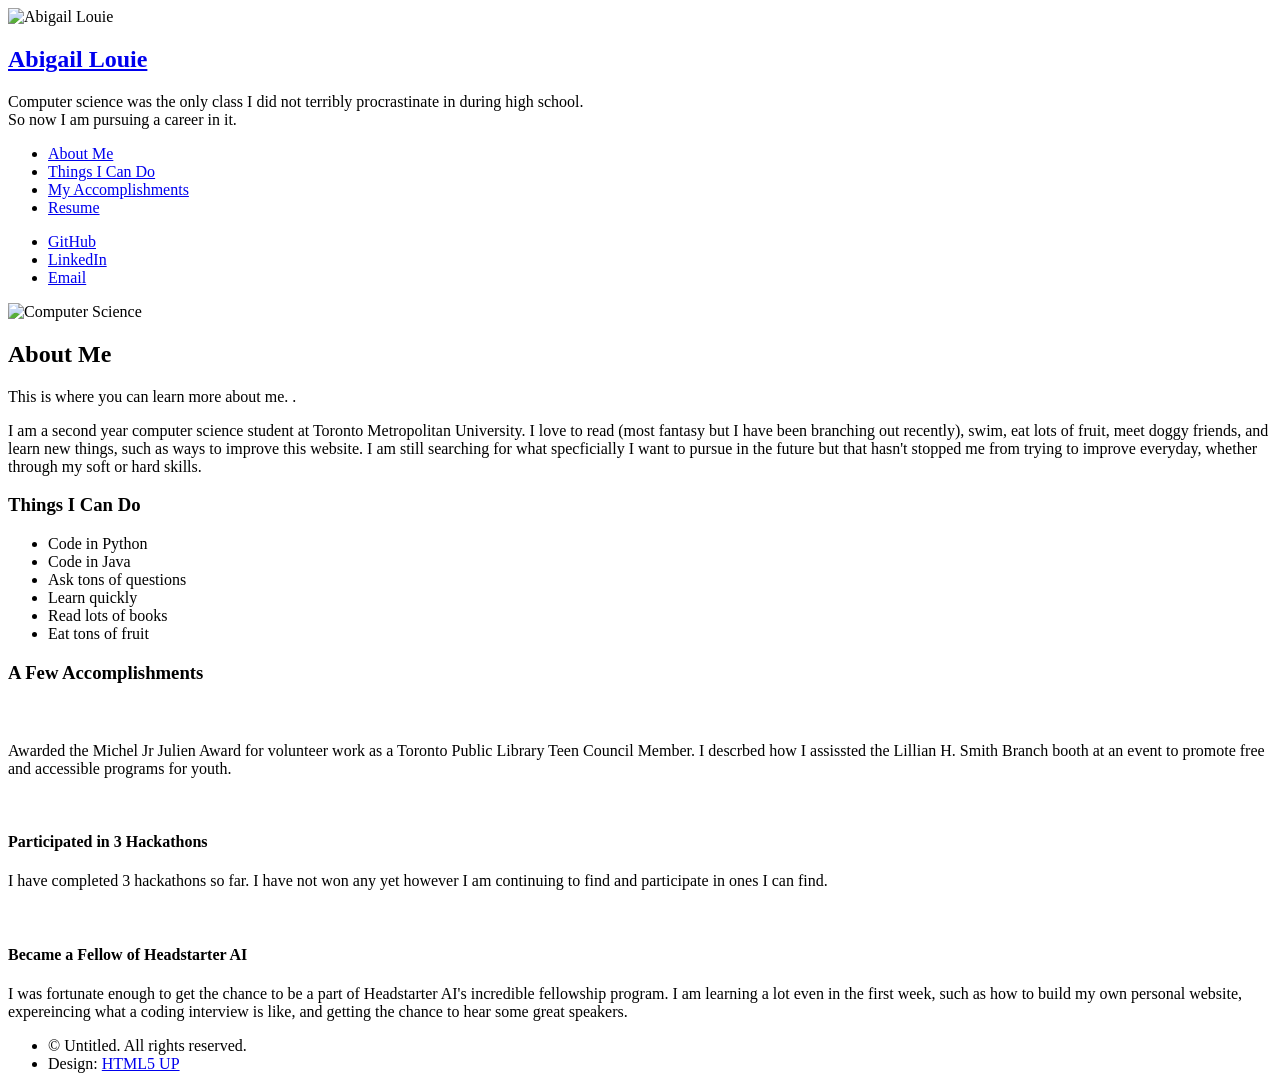
==== index.html @ d164d38a "Add files via upload" ====
<!DOCTYPE HTML>
<!--
	Read Only by HTML5 UP
	html5up.net | @ajlkn
	Free for personal and commercial use under the CCA 3.0 license (html5up.net/license)
-->
<html>
	<head>
		<title>Abigail Louie | Personal Website</title>
		<meta charset="utf-8" />
		<meta name="viewport" content="width=device-width, initial-scale=1, user-scalable=no" />
		<link rel="stylesheet" href="assets/css/main.css" />
	</head>
	<body class="is-preload">

		<!-- Header -->
			<section id="header">
				<header>
					<span class="image avatar"><img src="images/avatar.jpg" alt="Abigail Louie" /></span>
					<h1 id="logo"><a href="#">Abigail Louie</a></h1>
					<p>Computer science was the only class I did not terribly procrastinate in during high school.<br />
					So now I am pursuing a career in it.</p>
				</header>
				<nav id="nav">
					<ul>
						<li><a href="#one" class="active">About Me</a></li>
						<li><a href="#two">Things I Can Do</a></li>
						<li><a href="#three">My Accomplishments</a></li>
						<li><a href="https://www.canva.com/design/DAGLK3_Ebuk/tH5CW6WEt6pLnz5u1HbDyg/view?utm_content=DAGLK3_Ebuk&utm_campaign=designshare&utm_medium=link&utm_source=editor" target="_blank" rel="noopener noreferrer">Resume</a></li>
					</ul>
				</nav>
				<footer>
					<ul class="icons">
						<li><a href="https://github.com/CODEdragALon" class="icon brands fa-github" target="_blank" rel="noopener noreferrer"><span class="label">GitHub</span></a></li>
						<li><a href="https://www.linkedin.com/in/abigail-louie-97104129a/" class="icon brands fa-linkedin" target="_blank" rel="noopener noreferrer"><span class="label">LinkedIn</span></a></li>
						<li><a href="mailto:abigail.louie@torontomu.ca" class="icon solid fa-envelope"><span class="label">Email</span></a></li>
					</ul>
				</footer>
			</section>

		<!-- Wrapper -->
			<div id="wrapper">

				<!-- Main -->
					<div id="main">

						<!-- One -->
							<section id="one">
								<div class="image main" data-position="center">
									<img src="images/banner.jpg" alt="Computer Science" />
								</div>
								<div class="container">
									<header class="major">
										<h2>About Me</h2>
										<p>This is where you can learn more about me. 
											<a href="http://html5up.net"></a>.</p>
									</header>
									<p>I am a second year computer science student at Toronto Metropolitan University. 
										I love to read (most fantasy but I have been branching out recently), swim, eat lots of fruit, meet doggy friends, and learn new things, such as ways to improve this website.
										I am still searching for what specficially I want to pursue in the future but that hasn't stopped me from trying to improve everyday, whether through my soft or hard skills.</p>
									</div>
							</section>

						<!-- Two -->
							<section id="two">
								<div class="container">
									<h3>Things I Can Do</h3>
									<ul class="feature-icons">
										<li class="icon solid fa-file-code">Code in Python</li>
										<li class="icon solid fa-laptop-code">Code in Java</li>
										<li class="icon solid fa-question">Ask tons of questions</li>
										<li class="icon solid fa-bolt">Learn quickly</li>
										<li class="icon solid fa-book">Read lots of books</li>
										<li class="icon solid fa-lemon">Eat tons of fruit</li>
									</ul>
								</div>
							</section>

						<!-- Three -->
							<section id="three">
								<div class="container">
									<h3>A Few Accomplishments</h3>
									<div class="features">
										<article>
											<a href="#" class="image"><img src="images/pic01.jpg" alt="" /></a>
											<div class="inner">
												<h4></h4>
												<p>Awarded the Michel Jr Julien Award for volunteer work as a Toronto Public Library Teen Council Member. I descrbed how I assissted the Lillian H. Smith Branch booth at an event to promote free and accessible programs for youth.</p>
											</div>
										</article>
										<article>
											<a href="#" class="image"><img src="images/pic02.jpg" alt="" /></a>
											<div class="inner">
												<h4>Participated in 3 Hackathons</h4>
												<p>I have completed 3 hackathons so far. I have not won any yet however I am continuing to find and participate in ones I can find.</p>
											</div>
										</article>
										<article>
											<a href="#" class="image"><img src="images/pic03.jpg" alt="" /></a>
											<div class="inner">
												<h4>Became a Fellow of Headstarter AI</h4>
												<p>I was fortunate enough to get the chance to be a part of Headstarter AI's incredible fellowship program. 
													I am learning a lot even in the first week, such as how to build my own personal website, expereincing what a coding interview is like, and getting the chance to hear some great speakers.</p>
											</div>
										</article>
									</div>
								</div>
							</section>

						<!-- Four -->
						<!--
							<section id="four">
								<div class="container">
									<h3>Contact Me</h3>
									<form method="post" action="#">
										<div class="row gtr-uniform">
											<div class="col-6 col-12-xsmall"><input type="text" name="name" id="name" placeholder="Name" /></div>
											<div class="col-6 col-12-xsmall"><input type="email" name="email" id="email" placeholder="Email" /></div>
											<div class="col-12"><input type="text" name="subject" id="subject" placeholder="Subject" /></div>
											<div class="col-12"><textarea name="message" id="message" placeholder="Message" rows="6"></textarea></div>
											<div class="col-12">
												<ul class="actions">
													<li><input type="submit" class="primary" value="Send Message" /></li>
													<li><input type="reset" value="Reset Form" /></li>
												</ul>
											</div>
										</div>
									</form>
								</div>
							</section>
						-->
						<!-- Five -->
						<!--
							<section id="five">
								<div class="container">
									<h3>Elements</h3>

									<section>
										<h4>Text</h4>
										<p>This is <b>bold</b> and this is <strong>strong</strong>. This is <i>italic</i> and this is <em>emphasized</em>.
										This is <sup>superscript</sup> text and this is <sub>subscript</sub> text.
										This is <u>underlined</u> and this is code: <code>for (;;) { ... }</code>. Finally, <a href="#">this is a link</a>.</p>
										<hr />
										<header>
											<h4>Heading with a Subtitle</h4>
											<p>Lorem ipsum dolor sit amet nullam id egestas urna aliquam</p>
										</header>
										<p>Nunc lacinia ante nunc ac lobortis. Interdum adipiscing gravida odio porttitor sem non mi integer non faucibus ornare mi ut ante amet placerat aliquet. Volutpat eu sed ante lacinia sapien lorem accumsan varius montes viverra nibh in adipiscing blandit tempus accumsan.</p>
										<header>
											<h5>Heading with a Subtitle</h5>
											<p>Lorem ipsum dolor sit amet nullam id egestas urna aliquam</p>
										</header>
										<p>Nunc lacinia ante nunc ac lobortis. Interdum adipiscing gravida odio porttitor sem non mi integer non faucibus ornare mi ut ante amet placerat aliquet. Volutpat eu sed ante lacinia sapien lorem accumsan varius montes viverra nibh in adipiscing blandit tempus accumsan.</p>
										<hr />
										<h2>Heading Level 2</h2>
										<h3>Heading Level 3</h3>
										<h4>Heading Level 4</h4>
										<h5>Heading Level 5</h5>
										<h6>Heading Level 6</h6>
										<hr />
										<h5>Blockquote</h5>
										<blockquote>Fringilla nisl. Donec accumsan interdum nisi, quis tincidunt felis sagittis eget tempus euismod. Vestibulum ante ipsum primis in faucibus vestibulum. Blandit adipiscing eu felis iaculis volutpat ac adipiscing accumsan faucibus. Vestibulum ante ipsum primis in faucibus lorem ipsum dolor sit amet nullam adipiscing eu felis.</blockquote>
										<h5>Preformatted</h5>
										<pre><code>i = 0;

while (!deck.isInOrder()) {
    print 'Iteration ' + i;
    deck.shuffle();
    i++;
}

print 'It took ' + i + ' iterations to sort the deck.';</code></pre>
									</section>

									<section>
										<h4>Lists</h4>
										<div class="row">
											<div class="col-6 col-12-xsmall">
												<h5>Unordered</h5>
												<ul>
													<li>Dolor pulvinar etiam magna etiam.</li>
													<li>Sagittis adipiscing lorem eleifend.</li>
													<li>Felis enim feugiat dolore viverra.</li>
												</ul>
												<h5>Alternate</h5>
												<ul class="alt">
													<li>Dolor pulvinar etiam magna etiam.</li>
													<li>Sagittis adipiscing lorem eleifend.</li>
													<li>Felis enim feugiat dolore viverra.</li>
												</ul>
											</div>
											<div class="col-6 col-12-xsmall">
												<h5>Ordered</h5>
												<ol>
													<li>Dolor pulvinar etiam magna etiam.</li>
													<li>Etiam vel felis at lorem sed viverra.</li>
													<li>Felis enim feugiat dolore viverra.</li>
													<li>Dolor pulvinar etiam magna etiam.</li>
													<li>Etiam vel felis at lorem sed viverra.</li>
													<li>Felis enim feugiat dolore viverra.</li>
												</ol>
												<h5>Icons</h5>
												<ul class="icons">
													<li><a href="#" class="icon brands fa-twitter"><span class="label">Twitter</span></a></li>
													<li><a href="#" class="icon brands fa-facebook-f"><span class="label">Facebook</span></a></li>
													<li><a href="#" class="icon brands fa-instagram"><span class="label">Instagram</span></a></li>
													<li><a href="#" class="icon brands fa-github"><span class="label">Github</span></a></li>
													<li><a href="#" class="icon brands fa-dribbble"><span class="label">Dribbble</span></a></li>
													<li><a href="#" class="icon brands fa-tumblr"><span class="label">Tumblr</span></a></li>
												</ul>
											</div>
										</div>
										<h5>Actions</h5>
										<ul class="actions">
											<li><a href="#" class="button primary">Default</a></li>
											<li><a href="#" class="button">Default</a></li>
											<li><a href="#" class="button alt">Default</a></li>
										</ul>
										<ul class="actions small">
											<li><a href="#" class="button primary small">Small</a></li>
											<li><a href="#" class="button small">Small</a></li>
											<li><a href="#" class="button alt small">Small</a></li>
										</ul>
										<div class="row">
											<div class="col-3 col-6-medium col-12-xsmall">
												<ul class="actions stacked">
													<li><a href="#" class="button primary">Default</a></li>
													<li><a href="#" class="button">Default</a></li>
													<li><a href="#" class="button alt">Default</a></li>
												</ul>
											</div>
											<div class="col-3 col-6 col-12-xsmall">
												<ul class="actions stacked">
													<li><a href="#" class="button primary small">Small</a></li>
													<li><a href="#" class="button small">Small</a></li>
													<li><a href="#" class="button alt small">Small</a></li>
												</ul>
											</div>
											<div class="col-3 col-6-medium col-12-xsmall">
												<ul class="actions stacked">
													<li><a href="#" class="button primary fit">Default</a></li>
													<li><a href="#" class="button fit">Default</a></li>
													<li><a href="#" class="button alt fit">Default</a></li>
												</ul>
											</div>
											<div class="col-3 col-6-medium col-12-xsmall">
												<ul class="actions stacked">
													<li><a href="#" class="button primary small fit">Small</a></li>
													<li><a href="#" class="button small fit">Small</a></li>
													<li><a href="#" class="button alt small fit">Small</a></li>
												</ul>
											</div>
										</div>
									</section>

									<section>
										<h4>Table</h4>
										<h5>Default</h5>
										<div class="table-wrapper">
											<table>
												<thead>
													<tr>
														<th>Name</th>
														<th>Description</th>
														<th>Price</th>
													</tr>
												</thead>
												<tbody>
													<tr>
														<td>Item One</td>
														<td>Ante turpis integer aliquet porttitor.</td>
														<td>29.99</td>
													</tr>
													<tr>
														<td>Item Two</td>
														<td>Vis ac commodo adipiscing arcu aliquet.</td>
														<td>19.99</td>
													</tr>
													<tr>
														<td>Item Three</td>
														<td> Morbi faucibus arcu accumsan lorem.</td>
														<td>29.99</td>
													</tr>
													<tr>
														<td>Item Four</td>
														<td>Vitae integer tempus condimentum.</td>
														<td>19.99</td>
													</tr>
													<tr>
														<td>Item Five</td>
														<td>Ante turpis integer aliquet porttitor.</td>
														<td>29.99</td>
													</tr>
												</tbody>
												<tfoot>
													<tr>
														<td colspan="2"></td>
														<td>100.00</td>
													</tr>
												</tfoot>
											</table>
										</div>

										<h5>Alternate</h5>
										<div class="table-wrapper">
											<table class="alt">
												<thead>
													<tr>
														<th>Name</th>
														<th>Description</th>
														<th>Price</th>
													</tr>
												</thead>
												<tbody>
													<tr>
														<td>Item One</td>
														<td>Ante turpis integer aliquet porttitor.</td>
														<td>29.99</td>
													</tr>
													<tr>
														<td>Item Two</td>
														<td>Vis ac commodo adipiscing arcu aliquet.</td>
														<td>19.99</td>
													</tr>
													<tr>
														<td>Item Three</td>
														<td> Morbi faucibus arcu accumsan lorem.</td>
														<td>29.99</td>
													</tr>
													<tr>
														<td>Item Four</td>
														<td>Vitae integer tempus condimentum.</td>
														<td>19.99</td>
													</tr>
													<tr>
														<td>Item Five</td>
														<td>Ante turpis integer aliquet porttitor.</td>
														<td>29.99</td>
													</tr>
												</tbody>
												<tfoot>
													<tr>
														<td colspan="2"></td>
														<td>100.00</td>
													</tr>
												</tfoot>
											</table>
										</div>
									</section>

									<section>
										<h4>Buttons</h4>
										<ul class="actions">
											<li><a href="#" class="button primary">Primary</a></li>
											<li><a href="#" class="button">Default</a></li>
											<li><a href="#" class="button alt">Alternate</a></li>
										</ul>
										<ul class="actions">
											<li><a href="#" class="button primary large">Large</a></li>
											<li><a href="#" class="button">Default</a></li>
											<li><a href="#" class="button alt small">Small</a></li>
										</ul>
										<ul class="actions fit">
											<li><a href="#" class="button primary fit">Fit</a></li>
											<li><a href="#" class="button fit">Fit</a></li>
											<li><a href="#" class="button alt fit">Fit</a></li>
										</ul>
										<ul class="actions fit small">
											<li><a href="#" class="button primary fit small">Fit + Small</a></li>
											<li><a href="#" class="button fit small">Fit + Small</a></li>
											<li><a href="#" class="button alt fit small">Fit + Small</a></li>
										</ul>
										<ul class="actions">
											<li><a href="#" class="button primary icon solid fa-download">Icon</a></li>
											<li><a href="#" class="button icon solid fa-download">Icon</a></li>
											<li><a href="#" class="button alt icon solid fa-check">Icon</a></li>
										</ul>
										<ul class="actions">
											<li><span class="button primary disabled">Primary</span></li>
											<li><span class="button disabled">Default</span></li>
											<li><span class="button alt disabled">Alternate</span></li>
										</ul>
									</section>

									<section>
										<h4>Form</h4>
										<form method="post" action="#">
											<div class="row gtr-uniform">
												<div class="col-6 col-12-xsmall">
													<input type="text" name="demo-name" id="demo-name" value="" placeholder="Name" />
												</div>
												<div class="col-6 col-12-xsmall">
													<input type="email" name="demo-email" id="demo-email" value="" placeholder="Email" />
												</div>
												<div class="col-12">
													<select name="demo-category" id="demo-category">
														<option value="">- Category -</option>
														<option value="1">Manufacturing</option>
														<option value="1">Shipping</option>
														<option value="1">Administration</option>
														<option value="1">Human Resources</option>
													</select>
												</div>
												<div class="col-4 col-12-medium">
													<input type="radio" id="demo-priority-low" name="demo-priority" checked>
													<label for="demo-priority-low">Low Priority</label>
												</div>
												<div class="col-4 col-12-medium">
													<input type="radio" id="demo-priority-normal" name="demo-priority">
													<label for="demo-priority-normal">Normal Priority</label>
												</div>
												<div class="col-4 col-12-medium">
													<input type="radio" id="demo-priority-high" name="demo-priority">
													<label for="demo-priority-high">High Priority</label>
												</div>
												<div class="col-6 col-12-medium">
													<input type="checkbox" id="demo-copy" name="demo-copy">
													<label for="demo-copy">Email me a copy of this message</label>
												</div>
												<div class="col-6 col-12-medium">
													<input type="checkbox" id="demo-human" name="demo-human" checked>
													<label for="demo-human">I am a human and not a robot</label>
												</div>
												<div class="col-12">
													<textarea name="demo-message" id="demo-message" placeholder="Enter your message" rows="6"></textarea>
												</div>
												<div class="col-12">
													<ul class="actions">
														<li><input type="submit" value="Send Message" /></li>
														<li><input type="reset" value="Reset" class="alt" /></li>
													</ul>
												</div>
											</div>
										</form>
									</section>

									<section>
										<h4>Image</h4>
										<h5>Fit</h5>
										<span class="image fit"><img src="images/banner.jpg" alt="" /></span>
										<div class="box alt">
											<div class="row gtr-50 gtr-uniform">
												<div class="col-4"><span class="image fit"><img src="images/pic01.jpg" alt="" /></span></div>
												<div class="col-4"><span class="image fit"><img src="images/pic02.jpg" alt="" /></span></div>
												<div class="col-4"><span class="image fit"><img src="images/pic03.jpg" alt="" /></span></div>
												<div class="col-4"><span class="image fit"><img src="images/pic02.jpg" alt="" /></span></div>
												<div class="col-4"><span class="image fit"><img src="images/pic03.jpg" alt="" /></span></div>
												<div class="col-4"><span class="image fit"><img src="images/pic01.jpg" alt="" /></span></div>
												<div class="col-4"><span class="image fit"><img src="images/pic03.jpg" alt="" /></span></div>
												<div class="col-4"><span class="image fit"><img src="images/pic01.jpg" alt="" /></span></div>
												<div class="col-4"><span class="image fit"><img src="images/pic02.jpg" alt="" /></span></div>
											</div>
										</div>
										<h5>Left &amp; Right</h5>
										<p><span class="image left"><img src="images/avatar.jpg" alt="" /></span>Fringilla nisl. Donec accumsan interdum nisi, quis tincidunt felis sagittis eget. tempus euismod. Vestibulum ante ipsum primis in faucibus vestibulum. Blandit adipiscing eu felis iaculis volutpat ac adipiscing accumsan eu faucibus. Integer ac pellentesque praesent tincidunt felis sagittis eget. tempus euismod. Vestibulum ante ipsum primis in faucibus vestibulum. Blandit adipiscing eu felis iaculis volutpat ac adipiscing accumsan eu faucibus. Integer ac pellentesque praesent. Donec accumsan interdum nisi, quis tincidunt felis sagittis eget. tempus euismod. Vestibulum ante ipsum primis in faucibus vestibulum. Blandit adipiscing eu felis iaculis volutpat ac adipiscing accumsan eu faucibus. Integer ac pellentesque praesent tincidunt felis sagittis eget. tempus euismod. Vestibulum ante ipsum primis in faucibus vestibulum. Blandit adipiscing eu felis iaculis volutpat ac adipiscing accumsan eu faucibus. Integer ac pellentesque praesent.</p>
										<p><span class="image right"><img src="images/avatar.jpg" alt="" /></span>Fringilla nisl. Donec accumsan interdum nisi, quis tincidunt felis sagittis eget. tempus euismod. Vestibulum ante ipsum primis in faucibus vestibulum. Blandit adipiscing eu felis iaculis volutpat ac adipiscing accumsan eu faucibus. Integer ac pellentesque praesent tincidunt felis sagittis eget. tempus euismod. Vestibulum ante ipsum primis in faucibus vestibulum. Blandit adipiscing eu felis iaculis volutpat ac adipiscing accumsan eu faucibus. Integer ac pellentesque praesent. Donec accumsan interdum nisi, quis tincidunt felis sagittis eget. tempus euismod. Vestibulum ante ipsum primis in faucibus vestibulum. Blandit adipiscing eu felis iaculis volutpat ac adipiscing accumsan eu faucibus. Integer ac pellentesque praesent tincidunt felis sagittis eget. tempus euismod. Vestibulum ante ipsum primis in faucibus vestibulum. Blandit adipiscing eu felis iaculis volutpat ac adipiscing accumsan eu faucibus. Integer ac pellentesque praesent.</p>
									</section>

								</div>
							</section>
						-->

					</div>

				<!-- Footer -->
					<section id="footer">
						<div class="container">
							<ul class="copyright">
								<li>&copy; Untitled. All rights reserved.</li><li>Design: <a href="http://html5up.net">HTML5 UP</a></li>
							</ul>
						</div>
					</section>

			</div>

		<!-- Scripts -->
			<script src="assets/js/jquery.min.js"></script>
			<script src="assets/js/jquery.scrollex.min.js"></script>
			<script src="assets/js/jquery.scrolly.min.js"></script>
			<script src="assets/js/browser.min.js"></script>
			<script src="assets/js/breakpoints.min.js"></script>
			<script src="assets/js/util.js"></script>
			<script src="assets/js/main.js"></script>

	</body>
</html>
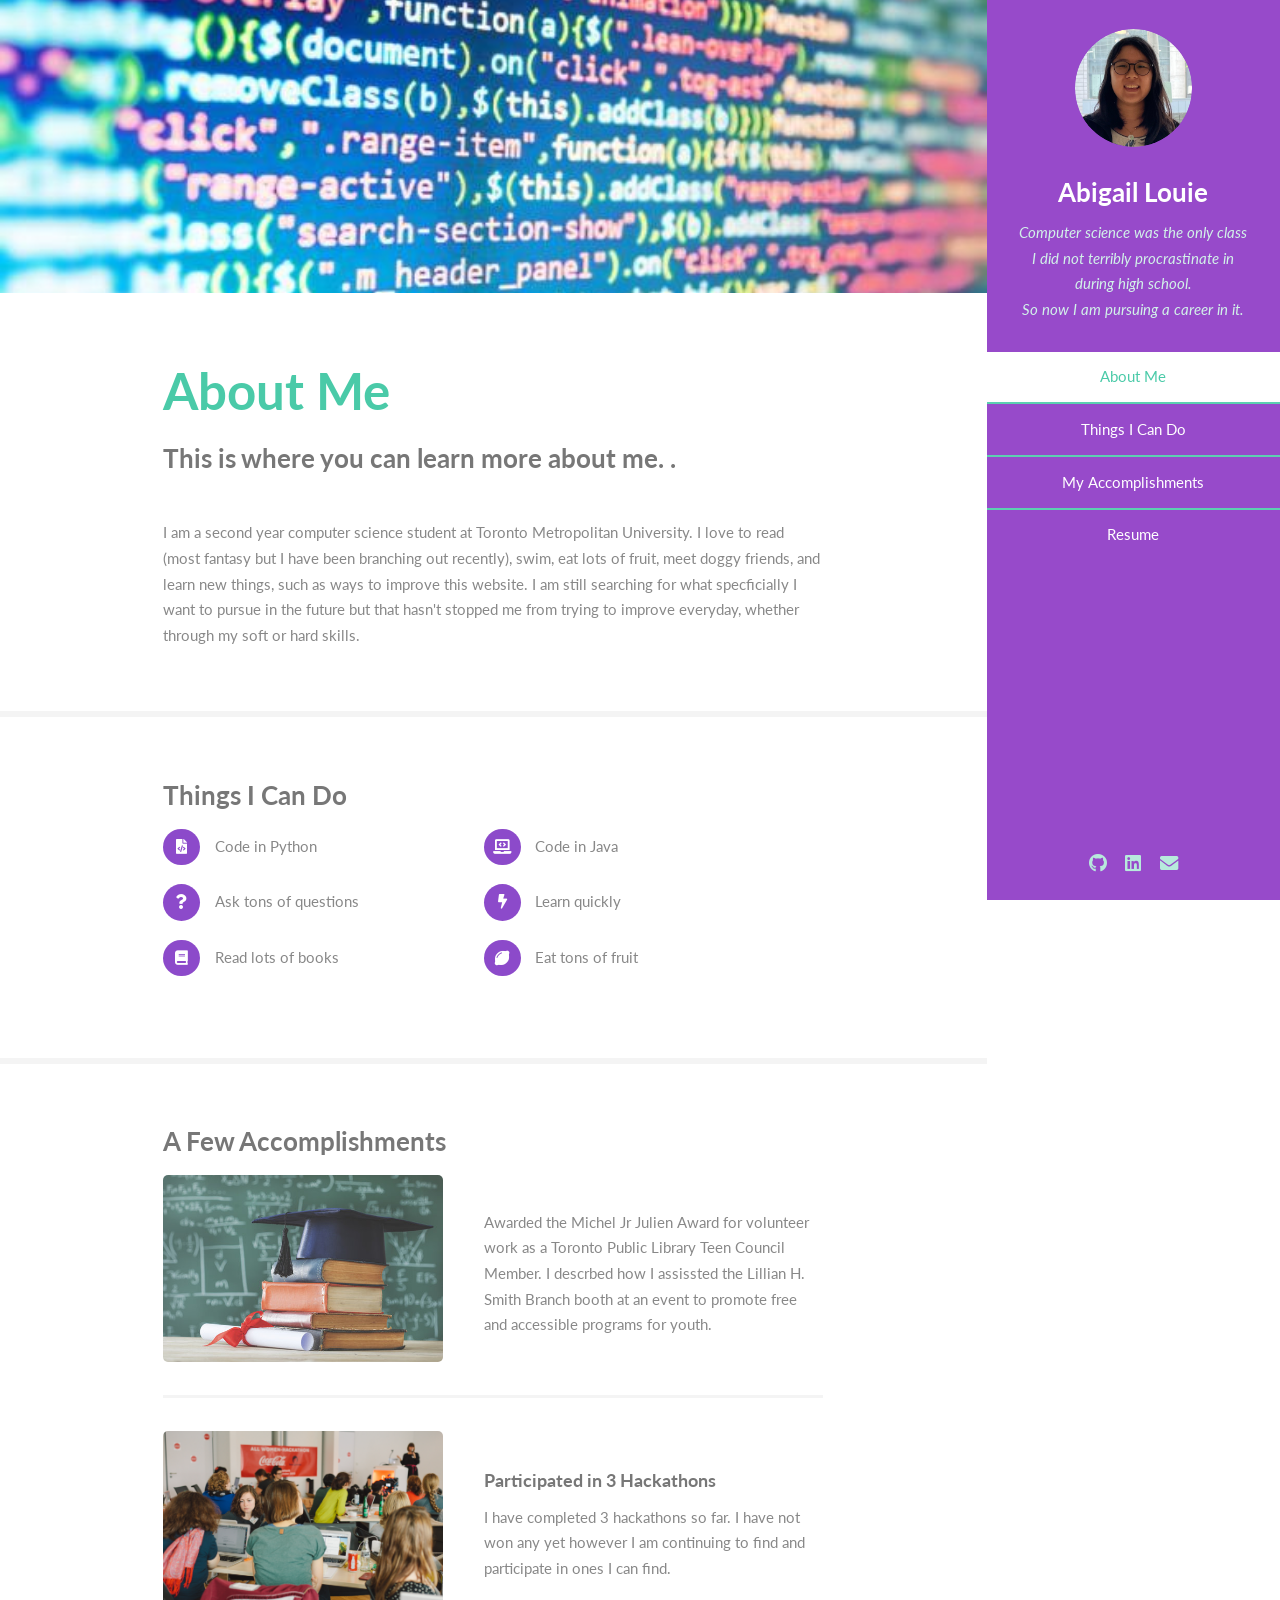
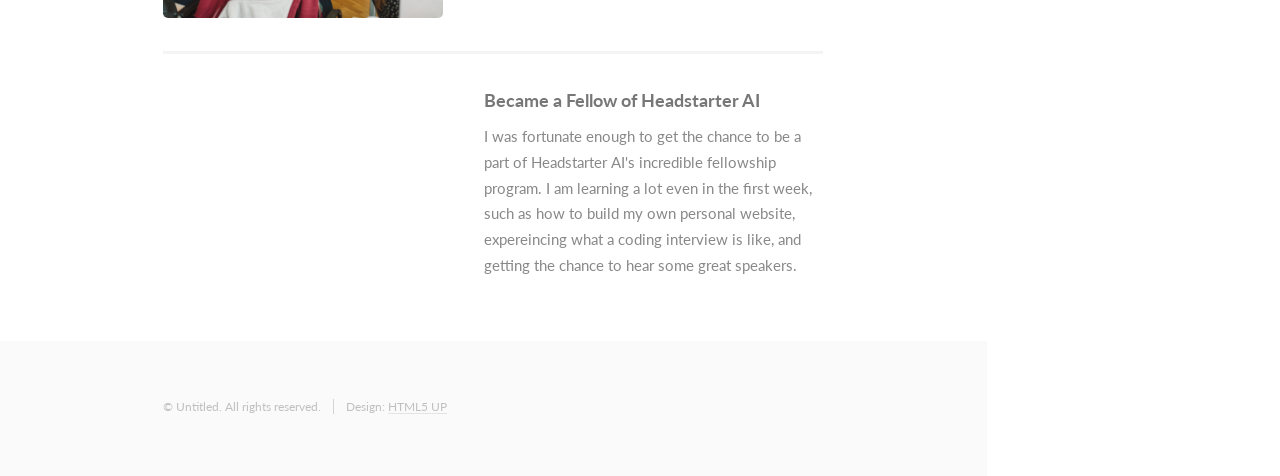
==== commit a367fdc8: "Add files via upload" ====
--- a/index.html
+++ b/index.html
@@ -6,9 +6,10 @@
 -->
 <html>
 	<head>
-		<title>Abigail Louie | Personal Website</title>
+		<title>Abigail Louie</title>
 		<meta charset="utf-8" />
 		<meta name="viewport" content="width=device-width, initial-scale=1, user-scalable=no" />
+		<meta name="description" content="Abigail Louie's personal portfolio website">
 		<link rel="stylesheet" href="assets/css/main.css" />
 	</head>
 	<body class="is-preload">
--- a/assets/css/main.css
+++ b/assets/css/main.css
@@ -0,0 +1,3315 @@
+@import url("fontawesome-all.min.css");
+@import url("https://fonts.googleapis.com/css?family=Lato:400,400italic,700,700italic|Source+Code+Pro:400");
+
+/*
+	Read Only by HTML5 UP
+	Free for personal and commercial use under the CCA 3.0 license (html5up.net/license)
+*/
+
+html, body, div, span, applet, object,
+iframe, h1, h2, h3, h4, h5, h6, p, blockquote,
+pre, a, abbr, acronym, address, big, cite,
+code, del, dfn, em, img, ins, kbd, q, s, samp,
+small, strike, strong, sub, sup, tt, var, b,
+u, i, center, dl, dt, dd, ol, ul, li, fieldset,
+form, label, legend, table, caption, tbody,
+tfoot, thead, tr, th, td, article, aside,
+canvas, details, embed, figure, figcaption,
+footer, header, hgroup, menu, nav, output, ruby,
+section, summary, time, mark, audio, video {
+	margin: 0;
+	padding: 0;
+	border: 0;
+	font-size: 100%;
+	font: inherit;
+	vertical-align: baseline;}
+
+article, aside, details, figcaption, figure,
+footer, header, hgroup, menu, nav, section {
+	display: block;}
+
+body {
+	line-height: 1;
+}
+
+ol, ul {
+	list-style: none;
+}
+
+blockquote, q {
+	quotes: none;
+}
+
+	blockquote:before, blockquote:after, q:before, q:after {
+		content: '';
+		content: none;
+	}
+
+table {
+	border-collapse: collapse;
+	border-spacing: 0;
+}
+
+body {
+	-webkit-text-size-adjust: none;
+}
+
+mark {
+	background-color: transparent;
+	color: inherit;
+}
+
+input::-moz-focus-inner {
+	border: 0;
+	padding: 0;
+}
+
+input, select, textarea {
+	-moz-appearance: none;
+	-webkit-appearance: none;
+	-ms-appearance: none;
+	appearance: none;
+}
+
+/* Basic */
+
+	html {
+		box-sizing: border-box;
+	}
+
+	*, *:before, *:after {
+		box-sizing: inherit;
+	}
+
+	body {
+		background: #fff;
+	}
+
+		body.is-preload *, body.is-preload *:before, body.is-preload *:after {
+			-moz-animation: none !important;
+			-webkit-animation: none !important;
+			-ms-animation: none !important;
+			animation: none !important;
+			-moz-transition: none !important;
+			-webkit-transition: none !important;
+			-ms-transition: none !important;
+			transition: none !important;
+		}
+
+	body, input, select, textarea {
+		color: #888;
+		font-family: "Lato", sans-serif;
+		font-size: 16pt;
+		font-weight: 400;
+		line-height: 1.75em;
+	}
+
+	a {
+		-moz-transition: color 0.2s ease-in-out, border-color 0.2s ease-in-out;
+		-webkit-transition: color 0.2s ease-in-out, border-color 0.2s ease-in-out;
+		-ms-transition: color 0.2s ease-in-out, border-color 0.2s ease-in-out;
+		transition: color 0.2s ease-in-out, border-color 0.2s ease-in-out;
+		border-bottom: solid 1px #e4e4e4;
+		color: inherit;
+		text-decoration: none;
+	}
+
+		a:hover {
+			border-bottom-color: transparent;
+			color: #4acaa8 !important;
+		}
+
+	strong, b {
+		color: #777;
+		font-weight: 700;
+	}
+
+	em, i {
+		font-style: italic;
+	}
+
+	p {
+		margin: 0 0 2.25em 0;
+	}
+
+	h1, h2, h3, h4, h5, h6 {
+		color: #777;
+		font-weight: 700;
+		line-height: 1em;
+		margin: 0 0 0.5625em 0;
+	}
+
+		h1 a, h2 a, h3 a, h4 a, h5 a, h6 a {
+			border: 0;
+			color: inherit;
+			text-decoration: none;
+		}
+
+	h2 {
+		font-size: 2em;
+		line-height: 1.5em;
+	}
+
+	h3 {
+		font-size: 1.75em;
+		line-height: 1.5em;
+	}
+
+	h4 {
+		font-size: 1.25em;
+		line-height: 1.5em;
+	}
+
+	h5 {
+		font-size: 0.9em;
+		line-height: 1.5em;
+	}
+
+	h6 {
+		font-size: 0.7em;
+		line-height: 1.5em;
+	}
+
+	sub {
+		font-size: 0.8em;
+		position: relative;
+		top: 0.5em;
+	}
+
+	sup {
+		font-size: 0.8em;
+		position: relative;
+		top: -0.5em;
+	}
+
+	hr {
+		border: 0;
+		border-bottom: solid 2px #f4f4f4;
+		margin: 2.25em 0;
+	}
+
+		hr.major {
+			margin: 3.375em 0;
+		}
+
+	blockquote {
+		border-left: solid 8px #e4e4e4;
+		font-style: italic;
+		margin: 0 0 2.25em 0;
+		padding: 0.5em 0 0.5em 2em;
+	}
+
+	code {
+		background: #555;
+		border-radius: 5px;
+		color: #fff;
+		font-family: "Source Code Pro", monospace;
+		font-size: 0.9em;
+		margin: 0 0.25em;
+		padding: 0.25em 0.65em;
+	}
+
+	pre {
+		font-family: "Source Code Pro", monospace;
+		font-size: 0.9em;
+		margin: 0 0 2.25em 0;
+	}
+
+		pre code {
+			-webkit-overflow-scrolling: touch;
+			display: block;
+			line-height: 1.5em;
+			overflow-x: auto;
+			padding: 1em 1.5em;
+		}
+
+	.align-left {
+		text-align: left;
+	}
+
+	.align-center {
+		text-align: center;
+	}
+
+	.align-right {
+		text-align: right;
+	}
+
+/* Row */
+
+	.row {
+		display: flex;
+		flex-wrap: wrap;
+		box-sizing: border-box;
+		align-items: stretch;
+	}
+
+		.row > * {
+			box-sizing: border-box;
+		}
+
+		.row.gtr-uniform > * > :last-child {
+			margin-bottom: 0;
+		}
+
+		.row.aln-left {
+			justify-content: flex-start;
+		}
+
+		.row.aln-center {
+			justify-content: center;
+		}
+
+		.row.aln-right {
+			justify-content: flex-end;
+		}
+
+		.row.aln-top {
+			align-items: flex-start;
+		}
+
+		.row.aln-middle {
+			align-items: center;
+		}
+
+		.row.aln-bottom {
+			align-items: flex-end;
+		}
+
+		.row > .imp {
+			order: -1;
+		}
+
+		.row > .col-1 {
+			width: 8.33333%;
+		}
+
+		.row > .off-1 {
+			margin-left: 8.33333%;
+		}
+
+		.row > .col-2 {
+			width: 16.66667%;
+		}
+
+		.row > .off-2 {
+			margin-left: 16.66667%;
+		}
+
+		.row > .col-3 {
+			width: 25%;
+		}
+
+		.row > .off-3 {
+			margin-left: 25%;
+		}
+
+		.row > .col-4 {
+			width: 33.33333%;
+		}
+
+		.row > .off-4 {
+			margin-left: 33.33333%;
+		}
+
+		.row > .col-5 {
+			width: 41.66667%;
+		}
+
+		.row > .off-5 {
+			margin-left: 41.66667%;
+		}
+
+		.row > .col-6 {
+			width: 50%;
+		}
+
+		.row > .off-6 {
+			margin-left: 50%;
+		}
+
+		.row > .col-7 {
+			width: 58.33333%;
+		}
+
+		.row > .off-7 {
+			margin-left: 58.33333%;
+		}
+
+		.row > .col-8 {
+			width: 66.66667%;
+		}
+
+		.row > .off-8 {
+			margin-left: 66.66667%;
+		}
+
+		.row > .col-9 {
+			width: 75%;
+		}
+
+		.row > .off-9 {
+			margin-left: 75%;
+		}
+
+		.row > .col-10 {
+			width: 83.33333%;
+		}
+
+		.row > .off-10 {
+			margin-left: 83.33333%;
+		}
+
+		.row > .col-11 {
+			width: 91.66667%;
+		}
+
+		.row > .off-11 {
+			margin-left: 91.66667%;
+		}
+
+		.row > .col-12 {
+			width: 100%;
+		}
+
+		.row > .off-12 {
+			margin-left: 100%;
+		}
+
+		.row.gtr-0 {
+			margin-top: 0;
+			margin-left: 0em;
+		}
+
+			.row.gtr-0 > * {
+				padding: 0 0 0 0em;
+			}
+
+			.row.gtr-0.gtr-uniform {
+				margin-top: 0em;
+			}
+
+				.row.gtr-0.gtr-uniform > * {
+					padding-top: 0em;
+				}
+
+		.row.gtr-25 {
+			margin-top: 0;
+			margin-left: -0.5em;
+		}
+
+			.row.gtr-25 > * {
+				padding: 0 0 0 0.5em;
+			}
+
+			.row.gtr-25.gtr-uniform {
+				margin-top: -0.5em;
+			}
+
+				.row.gtr-25.gtr-uniform > * {
+					padding-top: 0.5em;
+				}
+
+		.row.gtr-50 {
+			margin-top: 0;
+			margin-left: -1em;
+		}
+
+			.row.gtr-50 > * {
+				padding: 0 0 0 1em;
+			}
+
+			.row.gtr-50.gtr-uniform {
+				margin-top: -1em;
+			}
+
+				.row.gtr-50.gtr-uniform > * {
+					padding-top: 1em;
+				}
+
+		.row {
+			margin-top: 0;
+			margin-left: -2em;
+		}
+
+			.row > * {
+				padding: 0 0 0 2em;
+			}
+
+			.row.gtr-uniform {
+				margin-top: -2em;
+			}
+
+				.row.gtr-uniform > * {
+					padding-top: 2em;
+				}
+
+		.row.gtr-150 {
+			margin-top: 0;
+			margin-left: -3em;
+		}
+
+			.row.gtr-150 > * {
+				padding: 0 0 0 3em;
+			}
+
+			.row.gtr-150.gtr-uniform {
+				margin-top: -3em;
+			}
+
+				.row.gtr-150.gtr-uniform > * {
+					padding-top: 3em;
+				}
+
+		.row.gtr-200 {
+			margin-top: 0;
+			margin-left: -4em;
+		}
+
+			.row.gtr-200 > * {
+				padding: 0 0 0 4em;
+			}
+
+			.row.gtr-200.gtr-uniform {
+				margin-top: -4em;
+			}
+
+				.row.gtr-200.gtr-uniform > * {
+					padding-top: 4em;
+				}
+
+		@media screen and (max-width: 1680px) {
+
+			.row {
+				display: flex;
+				flex-wrap: wrap;
+				box-sizing: border-box;
+				align-items: stretch;
+			}
+
+				.row > * {
+					box-sizing: border-box;
+				}
+
+				.row.gtr-uniform > * > :last-child {
+					margin-bottom: 0;
+				}
+
+				.row.aln-left {
+					justify-content: flex-start;
+				}
+
+				.row.aln-center {
+					justify-content: center;
+				}
+
+				.row.aln-right {
+					justify-content: flex-end;
+				}
+
+				.row.aln-top {
+					align-items: flex-start;
+				}
+
+				.row.aln-middle {
+					align-items: center;
+				}
+
+				.row.aln-bottom {
+					align-items: flex-end;
+				}
+
+				.row > .imp-xlarge {
+					order: -1;
+				}
+
+				.row > .col-1-xlarge {
+					width: 8.33333%;
+				}
+
+				.row > .off-1-xlarge {
+					margin-left: 8.33333%;
+				}
+
+				.row > .col-2-xlarge {
+					width: 16.66667%;
+				}
+
+				.row > .off-2-xlarge {
+					margin-left: 16.66667%;
+				}
+
+				.row > .col-3-xlarge {
+					width: 25%;
+				}
+
+				.row > .off-3-xlarge {
+					margin-left: 25%;
+				}
+
+				.row > .col-4-xlarge {
+					width: 33.33333%;
+				}
+
+				.row > .off-4-xlarge {
+					margin-left: 33.33333%;
+				}
+
+				.row > .col-5-xlarge {
+					width: 41.66667%;
+				}
+
+				.row > .off-5-xlarge {
+					margin-left: 41.66667%;
+				}
+
+				.row > .col-6-xlarge {
+					width: 50%;
+				}
+
+				.row > .off-6-xlarge {
+					margin-left: 50%;
+				}
+
+				.row > .col-7-xlarge {
+					width: 58.33333%;
+				}
+
+				.row > .off-7-xlarge {
+					margin-left: 58.33333%;
+				}
+
+				.row > .col-8-xlarge {
+					width: 66.66667%;
+				}
+
+				.row > .off-8-xlarge {
+					margin-left: 66.66667%;
+				}
+
+				.row > .col-9-xlarge {
+					width: 75%;
+				}
+
+				.row > .off-9-xlarge {
+					margin-left: 75%;
+				}
+
+				.row > .col-10-xlarge {
+					width: 83.33333%;
+				}
+
+				.row > .off-10-xlarge {
+					margin-left: 83.33333%;
+				}
+
+				.row > .col-11-xlarge {
+					width: 91.66667%;
+				}
+
+				.row > .off-11-xlarge {
+					margin-left: 91.66667%;
+				}
+
+				.row > .col-12-xlarge {
+					width: 100%;
+				}
+
+				.row > .off-12-xlarge {
+					margin-left: 100%;
+				}
+
+				.row.gtr-0 {
+					margin-top: 0;
+					margin-left: 0em;
+				}
+
+					.row.gtr-0 > * {
+						padding: 0 0 0 0em;
+					}
+
+					.row.gtr-0.gtr-uniform {
+						margin-top: 0em;
+					}
+
+						.row.gtr-0.gtr-uniform > * {
+							padding-top: 0em;
+						}
+
+				.row.gtr-25 {
+					margin-top: 0;
+					margin-left: -0.5em;
+				}
+
+					.row.gtr-25 > * {
+						padding: 0 0 0 0.5em;
+					}
+
+					.row.gtr-25.gtr-uniform {
+						margin-top: -0.5em;
+					}
+
+						.row.gtr-25.gtr-uniform > * {
+							padding-top: 0.5em;
+						}
+
+				.row.gtr-50 {
+					margin-top: 0;
+					margin-left: -1em;
+				}
+
+					.row.gtr-50 > * {
+						padding: 0 0 0 1em;
+					}
+
+					.row.gtr-50.gtr-uniform {
+						margin-top: -1em;
+					}
+
+						.row.gtr-50.gtr-uniform > * {
+							padding-top: 1em;
+						}
+
+				.row {
+					margin-top: 0;
+					margin-left: -2em;
+				}
+
+					.row > * {
+						padding: 0 0 0 2em;
+					}
+
+					.row.gtr-uniform {
+						margin-top: -2em;
+					}
+
+						.row.gtr-uniform > * {
+							padding-top: 2em;
+						}
+
+				.row.gtr-150 {
+					margin-top: 0;
+					margin-left: -3em;
+				}
+
+					.row.gtr-150 > * {
+						padding: 0 0 0 3em;
+					}
+
+					.row.gtr-150.gtr-uniform {
+						margin-top: -3em;
+					}
+
+						.row.gtr-150.gtr-uniform > * {
+							padding-top: 3em;
+						}
+
+				.row.gtr-200 {
+					margin-top: 0;
+					margin-left: -4em;
+				}
+
+					.row.gtr-200 > * {
+						padding: 0 0 0 4em;
+					}
+
+					.row.gtr-200.gtr-uniform {
+						margin-top: -4em;
+					}
+
+						.row.gtr-200.gtr-uniform > * {
+							padding-top: 4em;
+						}
+
+		}
+
+		@media screen and (max-width: 1280px) {
+
+			.row {
+				display: flex;
+				flex-wrap: wrap;
+				box-sizing: border-box;
+				align-items: stretch;
+			}
+
+				.row > * {
+					box-sizing: border-box;
+				}
+
+				.row.gtr-uniform > * > :last-child {
+					margin-bottom: 0;
+				}
+
+				.row.aln-left {
+					justify-content: flex-start;
+				}
+
+				.row.aln-center {
+					justify-content: center;
+				}
+
+				.row.aln-right {
+					justify-content: flex-end;
+				}
+
+				.row.aln-top {
+					align-items: flex-start;
+				}
+
+				.row.aln-middle {
+					align-items: center;
+				}
+
+				.row.aln-bottom {
+					align-items: flex-end;
+				}
+
+				.row > .imp-large {
+					order: -1;
+				}
+
+				.row > .col-1-large {
+					width: 8.33333%;
+				}
+
+				.row > .off-1-large {
+					margin-left: 8.33333%;
+				}
+
+				.row > .col-2-large {
+					width: 16.66667%;
+				}
+
+				.row > .off-2-large {
+					margin-left: 16.66667%;
+				}
+
+				.row > .col-3-large {
+					width: 25%;
+				}
+
+				.row > .off-3-large {
+					margin-left: 25%;
+				}
+
+				.row > .col-4-large {
+					width: 33.33333%;
+				}
+
+				.row > .off-4-large {
+					margin-left: 33.33333%;
+				}
+
+				.row > .col-5-large {
+					width: 41.66667%;
+				}
+
+				.row > .off-5-large {
+					margin-left: 41.66667%;
+				}
+
+				.row > .col-6-large {
+					width: 50%;
+				}
+
+				.row > .off-6-large {
+					margin-left: 50%;
+				}
+
+				.row > .col-7-large {
+					width: 58.33333%;
+				}
+
+				.row > .off-7-large {
+					margin-left: 58.33333%;
+				}
+
+				.row > .col-8-large {
+					width: 66.66667%;
+				}
+
+				.row > .off-8-large {
+					margin-left: 66.66667%;
+				}
+
+				.row > .col-9-large {
+					width: 75%;
+				}
+
+				.row > .off-9-large {
+					margin-left: 75%;
+				}
+
+				.row > .col-10-large {
+					width: 83.33333%;
+				}
+
+				.row > .off-10-large {
+					margin-left: 83.33333%;
+				}
+
+				.row > .col-11-large {
+					width: 91.66667%;
+				}
+
+				.row > .off-11-large {
+					margin-left: 91.66667%;
+				}
+
+				.row > .col-12-large {
+					width: 100%;
+				}
+
+				.row > .off-12-large {
+					margin-left: 100%;
+				}
+
+				.row.gtr-0 {
+					margin-top: 0;
+					margin-left: 0em;
+				}
+
+					.row.gtr-0 > * {
+						padding: 0 0 0 0em;
+					}
+
+					.row.gtr-0.gtr-uniform {
+						margin-top: 0em;
+					}
+
+						.row.gtr-0.gtr-uniform > * {
+							padding-top: 0em;
+						}
+
+				.row.gtr-25 {
+					margin-top: 0;
+					margin-left: -0.375em;
+				}
+
+					.row.gtr-25 > * {
+						padding: 0 0 0 0.375em;
+					}
+
+					.row.gtr-25.gtr-uniform {
+						margin-top: -0.375em;
+					}
+
+						.row.gtr-25.gtr-uniform > * {
+							padding-top: 0.375em;
+						}
+
+				.row.gtr-50 {
+					margin-top: 0;
+					margin-left: -0.75em;
+				}
+
+					.row.gtr-50 > * {
+						padding: 0 0 0 0.75em;
+					}
+
+					.row.gtr-50.gtr-uniform {
+						margin-top: -0.75em;
+					}
+
+						.row.gtr-50.gtr-uniform > * {
+							padding-top: 0.75em;
+						}
+
+				.row {
+					margin-top: 0;
+					margin-left: -1.5em;
+				}
+
+					.row > * {
+						padding: 0 0 0 1.5em;
+					}
+
+					.row.gtr-uniform {
+						margin-top: -1.5em;
+					}
+
+						.row.gtr-uniform > * {
+							padding-top: 1.5em;
+						}
+
+				.row.gtr-150 {
+					margin-top: 0;
+					margin-left: -2.25em;
+				}
+
+					.row.gtr-150 > * {
+						padding: 0 0 0 2.25em;
+					}
+
+					.row.gtr-150.gtr-uniform {
+						margin-top: -2.25em;
+					}
+
+						.row.gtr-150.gtr-uniform > * {
+							padding-top: 2.25em;
+						}
+
+				.row.gtr-200 {
+					margin-top: 0;
+					margin-left: -3em;
+				}
+
+					.row.gtr-200 > * {
+						padding: 0 0 0 3em;
+					}
+
+					.row.gtr-200.gtr-uniform {
+						margin-top: -3em;
+					}
+
+						.row.gtr-200.gtr-uniform > * {
+							padding-top: 3em;
+						}
+
+		}
+
+		@media screen and (max-width: 1024px) {
+
+			.row {
+				display: flex;
+				flex-wrap: wrap;
+				box-sizing: border-box;
+				align-items: stretch;
+			}
+
+				.row > * {
+					box-sizing: border-box;
+				}
+
+				.row.gtr-uniform > * > :last-child {
+					margin-bottom: 0;
+				}
+
+				.row.aln-left {
+					justify-content: flex-start;
+				}
+
+				.row.aln-center {
+					justify-content: center;
+				}
+
+				.row.aln-right {
+					justify-content: flex-end;
+				}
+
+				.row.aln-top {
+					align-items: flex-start;
+				}
+
+				.row.aln-middle {
+					align-items: center;
+				}
+
+				.row.aln-bottom {
+					align-items: flex-end;
+				}
+
+				.row > .imp-medium {
+					order: -1;
+				}
+
+				.row > .col-1-medium {
+					width: 8.33333%;
+				}
+
+				.row > .off-1-medium {
+					margin-left: 8.33333%;
+				}
+
+				.row > .col-2-medium {
+					width: 16.66667%;
+				}
+
+				.row > .off-2-medium {
+					margin-left: 16.66667%;
+				}
+
+				.row > .col-3-medium {
+					width: 25%;
+				}
+
+				.row > .off-3-medium {
+					margin-left: 25%;
+				}
+
+				.row > .col-4-medium {
+					width: 33.33333%;
+				}
+
+				.row > .off-4-medium {
+					margin-left: 33.33333%;
+				}
+
+				.row > .col-5-medium {
+					width: 41.66667%;
+				}
+
+				.row > .off-5-medium {
+					margin-left: 41.66667%;
+				}
+
+				.row > .col-6-medium {
+					width: 50%;
+				}
+
+				.row > .off-6-medium {
+					margin-left: 50%;
+				}
+
+				.row > .col-7-medium {
+					width: 58.33333%;
+				}
+
+				.row > .off-7-medium {
+					margin-left: 58.33333%;
+				}
+
+				.row > .col-8-medium {
+					width: 66.66667%;
+				}
+
+				.row > .off-8-medium {
+					margin-left: 66.66667%;
+				}
+
+				.row > .col-9-medium {
+					width: 75%;
+				}
+
+				.row > .off-9-medium {
+					margin-left: 75%;
+				}
+
+				.row > .col-10-medium {
+					width: 83.33333%;
+				}
+
+				.row > .off-10-medium {
+					margin-left: 83.33333%;
+				}
+
+				.row > .col-11-medium {
+					width: 91.66667%;
+				}
+
+				.row > .off-11-medium {
+					margin-left: 91.66667%;
+				}
+
+				.row > .col-12-medium {
+					width: 100%;
+				}
+
+				.row > .off-12-medium {
+					margin-left: 100%;
+				}
+
+				.row.gtr-0 {
+					margin-top: 0;
+					margin-left: 0em;
+				}
+
+					.row.gtr-0 > * {
+						padding: 0 0 0 0em;
+					}
+
+					.row.gtr-0.gtr-uniform {
+						margin-top: 0em;
+					}
+
+						.row.gtr-0.gtr-uniform > * {
+							padding-top: 0em;
+						}
+
+				.row.gtr-25 {
+					margin-top: 0;
+					margin-left: -0.375em;
+				}
+
+					.row.gtr-25 > * {
+						padding: 0 0 0 0.375em;
+					}
+
+					.row.gtr-25.gtr-uniform {
+						margin-top: -0.375em;
+					}
+
+						.row.gtr-25.gtr-uniform > * {
+							padding-top: 0.375em;
+						}
+
+				.row.gtr-50 {
+					margin-top: 0;
+					margin-left: -0.75em;
+				}
+
+					.row.gtr-50 > * {
+						padding: 0 0 0 0.75em;
+					}
+
+					.row.gtr-50.gtr-uniform {
+						margin-top: -0.75em;
+					}
+
+						.row.gtr-50.gtr-uniform > * {
+							padding-top: 0.75em;
+						}
+
+				.row {
+					margin-top: 0;
+					margin-left: -1.5em;
+				}
+
+					.row > * {
+						padding: 0 0 0 1.5em;
+					}
+
+					.row.gtr-uniform {
+						margin-top: -1.5em;
+					}
+
+						.row.gtr-uniform > * {
+							padding-top: 1.5em;
+						}
+
+				.row.gtr-150 {
+					margin-top: 0;
+					margin-left: -2.25em;
+				}
+
+					.row.gtr-150 > * {
+						padding: 0 0 0 2.25em;
+					}
+
+					.row.gtr-150.gtr-uniform {
+						margin-top: -2.25em;
+					}
+
+						.row.gtr-150.gtr-uniform > * {
+							padding-top: 2.25em;
+						}
+
+				.row.gtr-200 {
+					margin-top: 0;
+					margin-left: -3em;
+				}
+
+					.row.gtr-200 > * {
+						padding: 0 0 0 3em;
+					}
+
+					.row.gtr-200.gtr-uniform {
+						margin-top: -3em;
+					}
+
+						.row.gtr-200.gtr-uniform > * {
+							padding-top: 3em;
+						}
+
+		}
+
+		@media screen and (max-width: 736px) {
+
+			.row {
+				display: flex;
+				flex-wrap: wrap;
+				box-sizing: border-box;
+				align-items: stretch;
+			}
+
+				.row > * {
+					box-sizing: border-box;
+				}
+
+				.row.gtr-uniform > * > :last-child {
+					margin-bottom: 0;
+				}
+
+				.row.aln-left {
+					justify-content: flex-start;
+				}
+
+				.row.aln-center {
+					justify-content: center;
+				}
+
+				.row.aln-right {
+					justify-content: flex-end;
+				}
+
+				.row.aln-top {
+					align-items: flex-start;
+				}
+
+				.row.aln-middle {
+					align-items: center;
+				}
+
+				.row.aln-bottom {
+					align-items: flex-end;
+				}
+
+				.row > .imp-small {
+					order: -1;
+				}
+
+				.row > .col-1-small {
+					width: 8.33333%;
+				}
+
+				.row > .off-1-small {
+					margin-left: 8.33333%;
+				}
+
+				.row > .col-2-small {
+					width: 16.66667%;
+				}
+
+				.row > .off-2-small {
+					margin-left: 16.66667%;
+				}
+
+				.row > .col-3-small {
+					width: 25%;
+				}
+
+				.row > .off-3-small {
+					margin-left: 25%;
+				}
+
+				.row > .col-4-small {
+					width: 33.33333%;
+				}
+
+				.row > .off-4-small {
+					margin-left: 33.33333%;
+				}
+
+				.row > .col-5-small {
+					width: 41.66667%;
+				}
+
+				.row > .off-5-small {
+					margin-left: 41.66667%;
+				}
+
+				.row > .col-6-small {
+					width: 50%;
+				}
+
+				.row > .off-6-small {
+					margin-left: 50%;
+				}
+
+				.row > .col-7-small {
+					width: 58.33333%;
+				}
+
+				.row > .off-7-small {
+					margin-left: 58.33333%;
+				}
+
+				.row > .col-8-small {
+					width: 66.66667%;
+				}
+
+				.row > .off-8-small {
+					margin-left: 66.66667%;
+				}
+
+				.row > .col-9-small {
+					width: 75%;
+				}
+
+				.row > .off-9-small {
+					margin-left: 75%;
+				}
+
+				.row > .col-10-small {
+					width: 83.33333%;
+				}
+
+				.row > .off-10-small {
+					margin-left: 83.33333%;
+				}
+
+				.row > .col-11-small {
+					width: 91.66667%;
+				}
+
+				.row > .off-11-small {
+					margin-left: 91.66667%;
+				}
+
+				.row > .col-12-small {
+					width: 100%;
+				}
+
+				.row > .off-12-small {
+					margin-left: 100%;
+				}
+
+				.row.gtr-0 {
+					margin-top: 0;
+					margin-left: 0em;
+				}
+
+					.row.gtr-0 > * {
+						padding: 0 0 0 0em;
+					}
+
+					.row.gtr-0.gtr-uniform {
+						margin-top: 0em;
+					}
+
+						.row.gtr-0.gtr-uniform > * {
+							padding-top: 0em;
+						}
+
+				.row.gtr-25 {
+					margin-top: 0;
+					margin-left: -0.3125em;
+				}
+
+					.row.gtr-25 > * {
+						padding: 0 0 0 0.3125em;
+					}
+
+					.row.gtr-25.gtr-uniform {
+						margin-top: -0.3125em;
+					}
+
+						.row.gtr-25.gtr-uniform > * {
+							padding-top: 0.3125em;
+						}
+
+				.row.gtr-50 {
+					margin-top: 0;
+					margin-left: -0.625em;
+				}
+
+					.row.gtr-50 > * {
+						padding: 0 0 0 0.625em;
+					}
+
+					.row.gtr-50.gtr-uniform {
+						margin-top: -0.625em;
+					}
+
+						.row.gtr-50.gtr-uniform > * {
+							padding-top: 0.625em;
+						}
+
+				.row {
+					margin-top: 0;
+					margin-left: -1.25em;
+				}
+
+					.row > * {
+						padding: 0 0 0 1.25em;
+					}
+
+					.row.gtr-uniform {
+						margin-top: -1.25em;
+					}
+
+						.row.gtr-uniform > * {
+							padding-top: 1.25em;
+						}
+
+				.row.gtr-150 {
+					margin-top: 0;
+					margin-left: -1.875em;
+				}
+
+					.row.gtr-150 > * {
+						padding: 0 0 0 1.875em;
+					}
+
+					.row.gtr-150.gtr-uniform {
+						margin-top: -1.875em;
+					}
+
+						.row.gtr-150.gtr-uniform > * {
+							padding-top: 1.875em;
+						}
+
+				.row.gtr-200 {
+					margin-top: 0;
+					margin-left: -2.5em;
+				}
+
+					.row.gtr-200 > * {
+						padding: 0 0 0 2.5em;
+					}
+
+					.row.gtr-200.gtr-uniform {
+						margin-top: -2.5em;
+					}
+
+						.row.gtr-200.gtr-uniform > * {
+							padding-top: 2.5em;
+						}
+
+		}
+
+		@media screen and (max-width: 480px) {
+
+			.row {
+				display: flex;
+				flex-wrap: wrap;
+				box-sizing: border-box;
+				align-items: stretch;
+			}
+
+				.row > * {
+					box-sizing: border-box;
+				}
+
+				.row.gtr-uniform > * > :last-child {
+					margin-bottom: 0;
+				}
+
+				.row.aln-left {
+					justify-content: flex-start;
+				}
+
+				.row.aln-center {
+					justify-content: center;
+				}
+
+				.row.aln-right {
+					justify-content: flex-end;
+				}
+
+				.row.aln-top {
+					align-items: flex-start;
+				}
+
+				.row.aln-middle {
+					align-items: center;
+				}
+
+				.row.aln-bottom {
+					align-items: flex-end;
+				}
+
+				.row > .imp-xsmall {
+					order: -1;
+				}
+
+				.row > .col-1-xsmall {
+					width: 8.33333%;
+				}
+
+				.row > .off-1-xsmall {
+					margin-left: 8.33333%;
+				}
+
+				.row > .col-2-xsmall {
+					width: 16.66667%;
+				}
+
+				.row > .off-2-xsmall {
+					margin-left: 16.66667%;
+				}
+
+				.row > .col-3-xsmall {
+					width: 25%;
+				}
+
+				.row > .off-3-xsmall {
+					margin-left: 25%;
+				}
+
+				.row > .col-4-xsmall {
+					width: 33.33333%;
+				}
+
+				.row > .off-4-xsmall {
+					margin-left: 33.33333%;
+				}
+
+				.row > .col-5-xsmall {
+					width: 41.66667%;
+				}
+
+				.row > .off-5-xsmall {
+					margin-left: 41.66667%;
+				}
+
+				.row > .col-6-xsmall {
+					width: 50%;
+				}
+
+				.row > .off-6-xsmall {
+					margin-left: 50%;
+				}
+
+				.row > .col-7-xsmall {
+					width: 58.33333%;
+				}
+
+				.row > .off-7-xsmall {
+					margin-left: 58.33333%;
+				}
+
+				.row > .col-8-xsmall {
+					width: 66.66667%;
+				}
+
+				.row > .off-8-xsmall {
+					margin-left: 66.66667%;
+				}
+
+				.row > .col-9-xsmall {
+					width: 75%;
+				}
+
+				.row > .off-9-xsmall {
+					margin-left: 75%;
+				}
+
+				.row > .col-10-xsmall {
+					width: 83.33333%;
+				}
+
+				.row > .off-10-xsmall {
+					margin-left: 83.33333%;
+				}
+
+				.row > .col-11-xsmall {
+					width: 91.66667%;
+				}
+
+				.row > .off-11-xsmall {
+					margin-left: 91.66667%;
+				}
+
+				.row > .col-12-xsmall {
+					width: 100%;
+				}
+
+				.row > .off-12-xsmall {
+					margin-left: 100%;
+				}
+
+				.row.gtr-0 {
+					margin-top: 0;
+					margin-left: 0em;
+				}
+
+					.row.gtr-0 > * {
+						padding: 0 0 0 0em;
+					}
+
+					.row.gtr-0.gtr-uniform {
+						margin-top: 0em;
+					}
+
+						.row.gtr-0.gtr-uniform > * {
+							padding-top: 0em;
+						}
+
+				.row.gtr-25 {
+					margin-top: 0;
+					margin-left: -0.3125em;
+				}
+
+					.row.gtr-25 > * {
+						padding: 0 0 0 0.3125em;
+					}
+
+					.row.gtr-25.gtr-uniform {
+						margin-top: -0.3125em;
+					}
+
+						.row.gtr-25.gtr-uniform > * {
+							padding-top: 0.3125em;
+						}
+
+				.row.gtr-50 {
+					margin-top: 0;
+					margin-left: -0.625em;
+				}
+
+					.row.gtr-50 > * {
+						padding: 0 0 0 0.625em;
+					}
+
+					.row.gtr-50.gtr-uniform {
+						margin-top: -0.625em;
+					}
+
+						.row.gtr-50.gtr-uniform > * {
+							padding-top: 0.625em;
+						}
+
+				.row {
+					margin-top: 0;
+					margin-left: -1.25em;
+				}
+
+					.row > * {
+						padding: 0 0 0 1.25em;
+					}
+
+					.row.gtr-uniform {
+						margin-top: -1.25em;
+					}
+
+						.row.gtr-uniform > * {
+							padding-top: 1.25em;
+						}
+
+				.row.gtr-150 {
+					margin-top: 0;
+					margin-left: -1.875em;
+				}
+
+					.row.gtr-150 > * {
+						padding: 0 0 0 1.875em;
+					}
+
+					.row.gtr-150.gtr-uniform {
+						margin-top: -1.875em;
+					}
+
+						.row.gtr-150.gtr-uniform > * {
+							padding-top: 1.875em;
+						}
+
+				.row.gtr-200 {
+					margin-top: 0;
+					margin-left: -2.5em;
+				}
+
+					.row.gtr-200 > * {
+						padding: 0 0 0 2.5em;
+					}
+
+					.row.gtr-200.gtr-uniform {
+						margin-top: -2.5em;
+					}
+
+						.row.gtr-200.gtr-uniform > * {
+							padding-top: 2.5em;
+						}
+
+		}
+
+/* Container */
+
+	.container {
+		margin: 0 auto;
+		max-width: calc(100% - 4.5em);
+		width: 45em;
+	}
+
+		.container.xsmall {
+			width: 11.25em;
+		}
+
+		.container.small {
+			width: 22.5em;
+		}
+
+		.container.medium {
+			width: 33.75em;
+		}
+
+		.container.large {
+			width: 56.25em;
+		}
+
+		.container.xlarge {
+			width: 67.5em;
+		}
+
+		.container.max {
+			width: 100%;
+		}
+
+		@media screen and (max-width: 1024px) {
+
+			.container {
+				width: 100% !important;
+			}
+
+		}
+
+		@media screen and (max-width: 480px) {
+
+			.container {
+				max-width: calc(100% - 3.375em);
+			}
+
+		}
+
+/* Section/Article */
+
+	section.special, article.special {
+		text-align: center;
+	}
+
+	header p {
+		color: #aaa;
+		position: relative;
+		margin: 0 0 1.6875em 0;
+	}
+
+	header h2 + p {
+		font-size: 1.25em;
+		margin-top: -0.5em;
+		line-height: 1.5em;
+	}
+
+	header h3 + p {
+		font-size: 1.1em;
+		margin-top: -0.35em;
+		line-height: 1.5em;
+	}
+
+	header h4 + p,
+	header h5 + p,
+	header h6 + p {
+		font-size: 0.9em;
+		margin-top: -0.25em;
+		line-height: 1.5em;
+	}
+
+	header.major h2 {
+		color: #4acaa8;
+		font-size: 3.5em;
+	}
+
+		header.major h2 + p {
+			color: #777;
+			font-size: 1.75em;
+			font-weight: 700;
+			margin-top: -0.75em;
+		}
+
+/* Form */
+
+	form {
+		margin: 0 0 2.25em 0;
+	}
+
+	label {
+		color: #777;
+		display: block;
+		font-size: 0.9em;
+		font-weight: 700;
+		margin: 0 0 1.125em 0;
+	}
+
+	input::-moz-focus-inner {
+		border: 0;
+		padding: 0;
+	}
+
+	input[type="text"],
+	input[type="password"],
+	input[type="email"],
+	select,
+	textarea {
+		-moz-appearance: none;
+		-webkit-appearance: none;
+		-ms-appearance: none;
+		appearance: none;
+		border-radius: 5px;
+		border: none;
+		border: solid 2px #e4e4e4;
+		color: inherit;
+		display: block;
+		outline: 0;
+		padding: 0 1em;
+		text-decoration: none;
+		width: 100%;
+	}
+
+		input[type="text"]:invalid,
+		input[type="password"]:invalid,
+		input[type="email"]:invalid,
+		select:invalid,
+		textarea:invalid {
+			box-shadow: none;
+		}
+
+		input[type="text"]:focus,
+		input[type="password"]:focus,
+		input[type="email"]:focus,
+		select:focus,
+		textarea:focus {
+			border-color: #4acaa8;
+		}
+
+	select {
+		background-image: url("data:image/svg+xml;charset=utf8,%3Csvg xmlns='http://www.w3.org/2000/svg' width='40' height='40' preserveAspectRatio='none' viewBox='0 0 40 40'%3E%3Cpath d='M9.4,12.3l10.4,10.4l10.4-10.4c0.2-0.2,0.5-0.4,0.9-0.4c0.3,0,0.6,0.1,0.9,0.4l3.3,3.3c0.2,0.2,0.4,0.5,0.4,0.9 c0,0.4-0.1,0.6-0.4,0.9L20.7,31.9c-0.2,0.2-0.5,0.4-0.9,0.4c-0.3,0-0.6-0.1-0.9-0.4L4.3,17.3c-0.2-0.2-0.4-0.5-0.4-0.9 c0-0.4,0.1-0.6,0.4-0.9l3.3-3.3c0.2-0.2,0.5-0.4,0.9-0.4S9.1,12.1,9.4,12.3z' fill='%23e4e4e4' /%3E%3C/svg%3E");
+		background-size: 1.25em;
+		background-repeat: no-repeat;
+		background-position: calc(100% - 1em) center;
+		height: 2.75em;
+		padding-right: 2.75em;
+		text-overflow: ellipsis;
+	}
+
+		select option {
+			color: #777;
+			background: #fff;
+		}
+
+		select:focus::-ms-value {
+			background-color: transparent;
+		}
+
+		select::-ms-expand {
+			display: none;
+		}
+
+	input[type="text"],
+	input[type="password"],
+	input[type="email"],
+	select {
+		height: 2.75em;
+	}
+
+	textarea {
+		padding: 0.75em 1em;
+	}
+
+	input[type="checkbox"],
+	input[type="radio"] {
+		-moz-appearance: none;
+		-webkit-appearance: none;
+		-ms-appearance: none;
+		appearance: none;
+		display: block;
+		float: left;
+		margin-right: -2em;
+		opacity: 0;
+		width: 1em;
+		z-index: -1;
+	}
+
+		input[type="checkbox"] + label,
+		input[type="radio"] + label {
+			text-decoration: none;
+			color: #888;
+			cursor: pointer;
+			display: inline-block;
+			font-size: 1em;
+			font-weight: 400;
+			padding-left: 2.4em;
+			padding-right: 0.75em;
+			position: relative;
+		}
+
+			input[type="checkbox"] + label:before,
+			input[type="radio"] + label:before {
+				-moz-osx-font-smoothing: grayscale;
+				-webkit-font-smoothing: antialiased;
+				display: inline-block;
+				font-style: normal;
+				font-variant: normal;
+				text-rendering: auto;
+				line-height: 1;
+				text-transform: none !important;
+				font-family: 'Font Awesome 5 Free';
+				font-weight: 900;
+			}
+
+			input[type="checkbox"] + label:before,
+			input[type="radio"] + label:before {
+				background: #fafafa;
+				border-radius: 5px;
+				border: solid 2px #e4e4e4;
+				content: '';
+				display: inline-block;
+				font-size: 0.8em;
+				height: 2.0625em;
+				left: 0;
+				line-height: 2.0625em;
+				position: absolute;
+				text-align: center;
+				top: 0;
+				width: 2.0625em;
+			}
+
+		input[type="checkbox"]:checked + label:before,
+		input[type="radio"]:checked + label:before {
+			background: #989898;
+			border-color: #989898;
+			color: #ffffff;
+			content: '\f00c';
+		}
+
+		input[type="checkbox"]:focus + label:before,
+		input[type="radio"]:focus + label:before {
+			border-color: #4acaa8;
+		}
+
+	input[type="checkbox"] + label:before {
+		border-radius: 5px;
+	}
+
+	input[type="radio"] + label:before {
+		border-radius: 100%;
+	}
+
+	::-webkit-input-placeholder {
+		color: #aaa !important;
+		font-style: italic;
+		opacity: 1.0;
+	}
+
+	:-moz-placeholder {
+		color: #aaa !important;
+		font-style: italic;
+		opacity: 1.0;
+	}
+
+	::-moz-placeholder {
+		color: #aaa !important;
+		font-style: italic;
+		opacity: 1.0;
+	}
+
+	:-ms-input-placeholder {
+		color: #aaa !important;
+		font-style: italic;
+		opacity: 1.0;
+	}
+
+/* Box */
+
+	.box {
+		border-radius: 5px;
+		border: solid 2px #e4e4e4;
+		margin-bottom: 2.25em;
+		padding: 1.5em;
+	}
+
+		.box > :last-child,
+		.box > :last-child > :last-child,
+		.box > :last-child > :last-child > :last-child {
+			margin-bottom: 0;
+		}
+
+		.box.alt {
+			border: 0;
+			border-radius: 0;
+			padding: 0;
+		}
+
+/* Icon */
+
+	.icon {
+		text-decoration: none;
+		border-bottom: none;
+		position: relative;
+	}
+
+		.icon:before {
+			-moz-osx-font-smoothing: grayscale;
+			-webkit-font-smoothing: antialiased;
+			display: inline-block;
+			font-style: normal;
+			font-variant: normal;
+			text-rendering: auto;
+			line-height: 1;
+			text-transform: none !important;
+			font-family: 'Font Awesome 5 Free';
+			font-weight: 400;
+		}
+
+		.icon > .label {
+			display: none;
+		}
+
+		.icon:before {
+			line-height: inherit;
+		}
+
+		.icon.solid:before {
+			font-weight: 900;
+		}
+
+		.icon.brands:before {
+			font-family: 'Font Awesome 5 Brands';
+		}
+
+/* Image */
+
+	.image {
+		border-radius: 5px;
+		border: 0;
+		display: inline-block;
+		position: relative;
+	}
+
+		.image[data-position] img {
+			-moz-object-fit: cover;
+			-webkit-object-fit: cover;
+			-ms-object-fit: cover;
+			object-fit: cover;
+			display: block;
+			position: absolute;
+			top: 0;
+			left: 0;
+			width: 100%;
+			height: 100%;
+		}
+
+		.image[data-position="top left"] img {
+			-moz-object-position: top left;
+			-webkit-object-position: top left;
+			-ms-object-position: top left;
+			object-position: top left;
+		}
+
+		.image[data-position="top"] img {
+			-moz-object-position: top;
+			-webkit-object-position: top;
+			-ms-object-position: top;
+			object-position: top;
+		}
+
+		.image[data-position="top right"] img {
+			-moz-object-position: top right;
+			-webkit-object-position: top right;
+			-ms-object-position: top right;
+			object-position: top right;
+		}
+
+		.image[data-position="right"] img {
+			-moz-object-position: right;
+			-webkit-object-position: right;
+			-ms-object-position: right;
+			object-position: right;
+		}
+
+		.image[data-position="bottom right"] img {
+			-moz-object-position: bottom right;
+			-webkit-object-position: bottom right;
+			-ms-object-position: bottom right;
+			object-position: bottom right;
+		}
+
+		.image[data-position="bottom"] img {
+			-moz-object-position: bottom;
+			-webkit-object-position: bottom;
+			-ms-object-position: bottom;
+			object-position: bottom;
+		}
+
+		.image[data-position="bottom left"] img {
+			-moz-object-position: bottom left;
+			-webkit-object-position: bottom left;
+			-ms-object-position: bottom left;
+			object-position: bottom left;
+		}
+
+		.image[data-position="left"] img {
+			-moz-object-position: left;
+			-webkit-object-position: left;
+			-ms-object-position: left;
+			object-position: left;
+		}
+
+		.image[data-position="center"] img {
+			-moz-object-position: center;
+			-webkit-object-position: center;
+			-ms-object-position: center;
+			object-position: center;
+		}
+
+		.image[data-position="25% 25%"] img {
+			-moz-object-position: 25% 25%;
+			-webkit-object-position: 25% 25%;
+			-ms-object-position: 25% 25%;
+			object-position: 25% 25%;
+		}
+
+		.image[data-position="75% 25%"] img {
+			-moz-object-position: 75% 25%;
+			-webkit-object-position: 75% 25%;
+			-ms-object-position: 75% 25%;
+			object-position: 75% 25%;
+		}
+
+		.image[data-position="75% 75%"] img {
+			-moz-object-position: 75% 75%;
+			-webkit-object-position: 75% 75%;
+			-ms-object-position: 75% 75%;
+			object-position: 75% 75%;
+		}
+
+		.image[data-position="25% 75%"] img {
+			-moz-object-position: 25% 75%;
+			-webkit-object-position: 25% 75%;
+			-ms-object-position: 25% 75%;
+			object-position: 25% 75%;
+		}
+
+		.image img {
+			border-radius: 5px;
+			display: block;
+		}
+
+		.image.left {
+			float: left;
+			margin: 0 2.5em 2em 0;
+			top: 0.25em;
+		}
+
+		.image.right {
+			float: right;
+			margin: 0 0 2em 2.5em;
+			top: 0.25em;
+		}
+
+		.image.fit {
+			display: block;
+			margin: 0 0 2.25em 0;
+			width: 100%;
+		}
+
+			.image.fit img {
+				display: block;
+				width: 100%;
+			}
+
+		.image.avatar {
+			border-radius: 100%;
+			overflow: hidden;
+		}
+
+			.image.avatar img {
+				border-radius: 100%;
+				display: block;
+				width: 100%;
+			}
+
+		.image.main {
+			display: block;
+			height: 20em;
+			border-radius: 0;
+		}
+
+			.image.main img {
+				border-radius: 0;
+			}
+
+/* List */
+
+	ol {
+		list-style: decimal;
+		margin: 0 0 2.25em 0;
+		padding-left: 1.25em;
+	}
+
+		ol li {
+			padding-left: 0.25em;
+		}
+
+	ul {
+		list-style: disc;
+		margin: 0 0 2.25em 0;
+		padding-left: 1em;
+	}
+
+		ul li {
+			padding-left: 0.5em;
+		}
+
+		ul.alt {
+			list-style: none;
+			padding-left: 0;
+		}
+
+			ul.alt li {
+				border-top: solid 2px #f4f4f4;
+				padding: 0.5em 0;
+			}
+
+				ul.alt li:first-child {
+					border-top: 0;
+					padding-top: 0;
+				}
+
+	dl {
+		margin: 0 0 2.25em 0;
+	}
+
+/* Actions */
+
+	ul.actions {
+		display: -moz-flex;
+		display: -webkit-flex;
+		display: -ms-flex;
+		display: flex;
+		cursor: default;
+		list-style: none;
+		margin-left: -1.125em;
+		padding-left: 0;
+	}
+
+		ul.actions li {
+			padding: 0 0 0 1.125em;
+			vertical-align: middle;
+		}
+
+		ul.actions.special {
+			-moz-justify-content: center;
+			-webkit-justify-content: center;
+			-ms-justify-content: center;
+			justify-content: center;
+			width: 100%;
+			margin-left: 0;
+		}
+
+			ul.actions.special li:first-child {
+				padding-left: 0;
+			}
+
+		ul.actions.stacked {
+			-moz-flex-direction: column;
+			-webkit-flex-direction: column;
+			-ms-flex-direction: column;
+			flex-direction: column;
+			margin-left: 0;
+		}
+
+			ul.actions.stacked li {
+				padding: 1.125em 0 0 0;
+			}
+
+				ul.actions.stacked li:first-child {
+					padding-top: 0;
+				}
+
+		ul.actions.fit {
+			width: calc(100% + 1.125em);
+		}
+
+			ul.actions.fit li {
+				-moz-flex-grow: 1;
+				-webkit-flex-grow: 1;
+				-ms-flex-grow: 1;
+				flex-grow: 1;
+				-moz-flex-shrink: 1;
+				-webkit-flex-shrink: 1;
+				-ms-flex-shrink: 1;
+				flex-shrink: 1;
+				width: 100%;
+			}
+
+				ul.actions.fit li > * {
+					width: 100%;
+				}
+
+			ul.actions.fit.stacked {
+				width: 100%;
+			}
+
+		@media screen and (max-width: 480px) {
+
+			ul.actions:not(.fixed) {
+				-moz-flex-direction: column;
+				-webkit-flex-direction: column;
+				-ms-flex-direction: column;
+				flex-direction: column;
+				margin-left: 0;
+				width: 100% !important;
+			}
+
+				ul.actions:not(.fixed) li {
+					-moz-flex-grow: 1;
+					-webkit-flex-grow: 1;
+					-ms-flex-grow: 1;
+					flex-grow: 1;
+					-moz-flex-shrink: 1;
+					-webkit-flex-shrink: 1;
+					-ms-flex-shrink: 1;
+					flex-shrink: 1;
+					padding: 1.125em 0 0 0;
+					text-align: center;
+					width: 100%;
+				}
+
+					ul.actions:not(.fixed) li > * {
+						width: 100%;
+					}
+
+					ul.actions:not(.fixed) li:first-child {
+						padding-top: 0;
+					}
+
+					ul.actions:not(.fixed) li input[type="submit"],
+					ul.actions:not(.fixed) li input[type="reset"],
+					ul.actions:not(.fixed) li input[type="button"],
+					ul.actions:not(.fixed) li button,
+					ul.actions:not(.fixed) li .button {
+						width: 100%;
+					}
+
+						ul.actions:not(.fixed) li input[type="submit"].icon:before,
+						ul.actions:not(.fixed) li input[type="reset"].icon:before,
+						ul.actions:not(.fixed) li input[type="button"].icon:before,
+						ul.actions:not(.fixed) li button.icon:before,
+						ul.actions:not(.fixed) li .button.icon:before {
+							margin-left: -0.5rem;
+						}
+
+		}
+
+/* Feature Icons */
+
+	ul.feature-icons {
+		list-style: none;
+		padding-left: 0;
+	}
+
+		ul.feature-icons li {
+			text-decoration: none;
+			display: inline-block;
+			margin: 0 0 1.6875em 0;
+			padding: 0.35em 0 0 3.5em;
+			position: relative;
+			vertical-align: top;
+			width: 48%;
+		}
+
+			ul.feature-icons li:before {
+				-moz-osx-font-smoothing: grayscale;
+				-webkit-font-smoothing: antialiased;
+				display: inline-block;
+				font-style: normal;
+				font-variant: normal;
+				text-rendering: auto;
+				line-height: 1;
+				text-transform: none !important;
+				font-family: 'Font Awesome 5 Free';
+				font-weight: 400;
+			}
+
+			ul.feature-icons li:before {
+				background: #8c4aca;
+				border-radius: 100%;
+				color: #ffffff;
+				display: block;
+				height: 2.5em;
+				left: 0;
+				line-height: 2.5em;
+				position: absolute;
+				text-align: center;
+				top: 0;
+				width: 2.5em;
+			}
+
+/* Icons */
+
+	ul.icons {
+		cursor: default;
+		list-style: none;
+		padding-left: 0;
+	}
+
+		ul.icons li {
+			display: inline-block;
+			padding: 0 1em 0 0;
+		}
+
+			ul.icons li:last-child {
+				padding-right: 0 !important;
+			}
+
+			ul.icons li .icon:before {
+				font-size: 1.25em;
+			}
+
+/* Table */
+
+	.table-wrapper {
+		-webkit-overflow-scrolling: touch;
+		overflow-x: auto;
+	}
+
+	table {
+		margin: 0 0 2.25em 0;
+		width: 100%;
+	}
+
+		table tbody tr {
+			border: solid 2px #f4f4f4;
+			border-left: 0;
+			border-right: 0;
+		}
+
+			table tbody tr:nth-child(2n + 1) {
+				background-color: #fafafa;
+			}
+
+		table td {
+			padding: 0.75em 0.75em;
+		}
+
+		table th {
+			color: #777;
+			font-size: 0.9em;
+			font-weight: 700;
+			padding: 0 0.75em 0.75em 0.75em;
+			text-align: left;
+		}
+
+		table thead {
+			border-bottom: solid 4px #e4e4e4;
+		}
+
+		table tfoot {
+			border-top: solid 4px #e4e4e4;
+		}
+
+		table.alt {
+			border-collapse: separate;
+		}
+
+			table.alt tbody tr td {
+				border: solid 2px #e4e4e4;
+				border-left-width: 0;
+				border-top-width: 0;
+			}
+
+				table.alt tbody tr td:first-child {
+					border-left-width: 2px;
+				}
+
+			table.alt tbody tr:first-child td {
+				border-top-width: 2px;
+			}
+
+			table.alt thead {
+				border-bottom: 0;
+			}
+
+			table.alt tfoot {
+				border-top: 0;
+			}
+
+/* Button */
+
+	input[type="submit"],
+	input[type="reset"],
+	input[type="button"],
+	.button {
+		-moz-appearance: none;
+		-webkit-appearance: none;
+		-ms-appearance: none;
+		appearance: none;
+		-moz-transition: background-color 0.2s ease-in-out, color 0.2s ease-in-out;
+		-webkit-transition: background-color 0.2s ease-in-out, color 0.2s ease-in-out;
+		-ms-transition: background-color 0.2s ease-in-out, color 0.2s ease-in-out;
+		transition: background-color 0.2s ease-in-out, color 0.2s ease-in-out;
+		background-color: #989898;
+		border-radius: 5px;
+		border: 0;
+		color: #ffffff !important;
+		cursor: pointer;
+		display: inline-block;
+		font-weight: 700;
+		height: 2.75em;
+		line-height: 2.75em;
+		padding: 0 1.5em;
+		text-align: center;
+		text-decoration: none;
+		white-space: nowrap;
+	}
+
+		input[type="submit"]:hover,
+		input[type="reset"]:hover,
+		input[type="button"]:hover,
+		.button:hover {
+			background-color: #a5a5a5;
+			color: #ffffff !important;
+		}
+
+		input[type="submit"]:active,
+		input[type="reset"]:active,
+		input[type="button"]:active,
+		.button:active {
+			background-color: #8b8b8b;
+		}
+
+		input[type="submit"].icon,
+		input[type="reset"].icon,
+		input[type="button"].icon,
+		.button.icon {
+			padding-left: 1.35em;
+		}
+
+			input[type="submit"].icon:before,
+			input[type="reset"].icon:before,
+			input[type="button"].icon:before,
+			.button.icon:before {
+				margin-right: 0.5em;
+			}
+
+		input[type="submit"].fit,
+		input[type="reset"].fit,
+		input[type="button"].fit,
+		.button.fit {
+			width: 100%;
+		}
+
+		input[type="submit"].small,
+		input[type="reset"].small,
+		input[type="button"].small,
+		.button.small {
+			font-size: 0.8em;
+		}
+
+		input[type="submit"].large,
+		input[type="reset"].large,
+		input[type="button"].large,
+		.button.large {
+			font-size: 1.35em;
+		}
+
+		input[type="submit"].alt,
+		input[type="reset"].alt,
+		input[type="button"].alt,
+		.button.alt {
+			background-color: transparent;
+			box-shadow: inset 0 0 0 2px #e4e4e4;
+			color: #777 !important;
+		}
+
+			input[type="submit"].alt:hover,
+			input[type="reset"].alt:hover,
+			input[type="button"].alt:hover,
+			.button.alt:hover {
+				background-color: #f4f4f4;
+				color: #777 !important;
+			}
+
+			input[type="submit"].alt:active,
+			input[type="reset"].alt:active,
+			input[type="button"].alt:active,
+			.button.alt:active {
+				background-color: #eaeaea;
+			}
+
+			input[type="submit"].alt.icon:before,
+			input[type="reset"].alt.icon:before,
+			input[type="button"].alt.icon:before,
+			.button.alt.icon:before {
+				color: #aaa;
+			}
+
+		input[type="submit"].primary,
+		input[type="reset"].primary,
+		input[type="button"].primary,
+		.button.primary {
+			background-color: #4acaa8;
+			color: #ffffff !important;
+		}
+
+			input[type="submit"].primary:hover,
+			input[type="reset"].primary:hover,
+			input[type="button"].primary:hover,
+			.button.primary:hover {
+				background-color: #5ed0b1;
+			}
+
+			input[type="submit"].primary:active,
+			input[type="reset"].primary:active,
+			input[type="button"].primary:active,
+			.button.primary:active {
+				background-color: #39c29d;
+			}
+
+		input[type="submit"].disabled, input[type="submit"]:disabled,
+		input[type="reset"].disabled,
+		input[type="reset"]:disabled,
+		input[type="button"].disabled,
+		input[type="button"]:disabled,
+		.button.disabled,
+		.button:disabled {
+			background-color: #888 !important;
+			box-shadow: inset 0 -0.15em 0 0 rgba(0, 0, 0, 0.15);
+			color: #fff !important;
+			cursor: default;
+			opacity: 0.25;
+		}
+
+/* Features */
+
+	.features article {
+		border-top: solid 3px #f4f4f4;
+		margin-bottom: 2.25em;
+		padding-top: 2.25em;
+	}
+
+		.features article:first-child {
+			border-top: 0;
+			padding-top: 0;
+		}
+
+		.features article .image {
+			display: inline-block;
+			padding-right: 2.5em;
+			vertical-align: middle;
+			width: 48%;
+		}
+
+			.features article .image img {
+				display: block;
+				width: 100%;
+			}
+
+		.features article .inner {
+			display: inline-block;
+			vertical-align: middle;
+			width: 50%;
+		}
+
+			.features article .inner > :last-child {
+				margin-bottom: 0;
+			}
+
+/* Header */
+
+	#header {
+		display: -moz-flex;
+		display: -webkit-flex;
+		display: -ms-flex;
+		display: flex;
+		-moz-flex-direction: column;
+		-webkit-flex-direction: column;
+		-ms-flex-direction: column;
+		flex-direction: column;
+		-moz-justify-content: space-between;
+		-webkit-justify-content: space-between;
+		-ms-justify-content: space-between;
+		justify-content: space-between;
+		background: #974aca;
+		color: #d2f2e9;
+		height: 100%;
+		overflow-y: auto;
+		position: fixed;
+		text-align: center;
+		top: 0;
+		width: 23em;
+		right: 0;
+	}
+
+		#header h1, #header h2, #header h3, #header h4, #header h5, #header h6 {
+			color: #ffffff;
+		}
+
+			#header h1 a, #header h2 a, #header h3 a, #header h4 a, #header h5 a, #header h6 a {
+				color: #ffffff;
+			}
+
+		#header header p {
+			color: #b7eadc;
+		}
+
+		#header a {
+			color: #d2f2e9;
+		}
+
+			#header a:hover {
+				color: #ffffff !important;
+			}
+
+		#header > header {
+			-moz-flex-shrink: 0;
+			-webkit-flex-shrink: 0;
+			-ms-flex-shrink: 0;
+			flex-shrink: 0;
+			padding: 3em;
+		}
+
+			#header > header .avatar {
+				display: block;
+				margin: 0 auto 2.25em auto;
+				width: 8em;
+			}
+
+			#header > header h1 {
+				font-size: 1.75em;
+				margin: 0;
+			}
+
+			#header > header p {
+				color: #d2f2e9;
+				font-style: italic;
+				margin: 1em 0 0 0;
+			}
+
+		#header > footer {
+			-moz-flex-shrink: 0;
+			-webkit-flex-shrink: 0;
+			-ms-flex-shrink: 0;
+			flex-shrink: 0;
+			bottom: 0;
+			left: 0;
+			padding: 2em;
+			width: 100%;
+		}
+
+			#header > footer .icons {
+				margin: 0;
+			}
+
+				#header > footer .icons li a {
+					color: #b7eadc;
+				}
+
+		#header > nav {
+			-moz-flex-grow: 1;
+			-webkit-flex-grow: 1;
+			-ms-flex-grow: 1;
+			flex-grow: 1;
+		}
+
+			#header > nav ul {
+				list-style: none;
+				margin: 0;
+				padding: 0;
+			}
+
+				#header > nav ul li {
+					border-top: solid 2px #5ccfb1;
+					display: block;
+					padding: 0;
+				}
+
+					#header > nav ul li a {
+						-moz-transition: none;
+						-webkit-transition: none;
+						-ms-transition: none;
+						transition: none;
+						border: 0;
+						color: #ffffff !important;
+						display: block;
+						padding: 0.85em 0;
+						text-decoration: none;
+					}
+
+						#header > nav ul li a.active {
+							background: #fff;
+							color: #4acaa8 !important;
+						}
+
+					#header > nav ul li:first-child {
+						border-top: 0;
+					}
+
+/* Wrapper */
+
+	#wrapper {
+		background: #fff;
+		padding-right: 23em;
+	}
+
+/* Main */
+
+	#main > section {
+		border-top: solid 6px #f4f4f4;
+	}
+
+		#main > section > .container {
+			padding: 6em 0 4em 0;
+		}
+
+		#main > section:first-child {
+			border-top: 0;
+		}
+
+/* Footer */
+
+	#footer {
+		background: #fafafa;
+		border-top: 0;
+		color: #c0c0c0;
+		overflow: hidden;
+		padding: 4em 0 2em 0;
+	}
+
+		#footer .copyright {
+			line-height: 1em;
+			list-style: none;
+			padding: 0;
+		}
+
+			#footer .copyright li {
+				border-left: solid 1px #d4d4d4;
+				display: inline-block;
+				font-size: 0.8em;
+				margin-left: 1em;
+				padding-left: 1em;
+			}
+
+				#footer .copyright li:first-child {
+					border-left: 0;
+					margin-left: 0;
+					padding-left: 0;
+				}
+
+				#footer .copyright li a {
+					color: inherit;
+				}
+
+/* XLarge */
+
+	@media screen and (max-width: 1680px) {
+
+		/* Basic */
+
+			body, input, select, textarea {
+				font-size: 13pt;
+			}
+
+		/* Header */
+
+			#header {
+				width: 21em;
+			}
+
+				#header > header {
+					padding: 2em;
+				}
+
+				#header > footer {
+					padding: 1.5em;
+				}
+
+		/* Wrapper */
+
+			#wrapper {
+				padding-right: 21em;
+			}
+
+		/* Main */
+
+			#main > section > .container {
+				padding: 4em 0 2em 0;
+			}
+
+	}
+
+/* Large */
+
+	@media screen and (max-width: 1280px) {
+
+		/* Basic */
+
+			body, input, select, textarea {
+				font-size: 11pt;
+			}
+
+		/* Header */
+
+			#header {
+				width: 20em;
+			}
+
+		/* Wrapper */
+
+			#wrapper {
+				padding-right: 20em;
+			}
+
+	}
+
+/* Medium */
+
+	#titleBar {
+		display: none;
+	}
+
+	@media screen and (max-width: 1024px) {
+
+		/* Basic */
+
+			html, body {
+				overflow-x: hidden;
+			}
+
+			body, input, select, textarea {
+				font-size: 12pt;
+			}
+
+		/* Image */
+
+			.image.left, .image.right {
+				max-width: 40%;
+			}
+
+				.image.left img, .image.right img {
+					width: 100%;
+				}
+
+			.image.main {
+				height: 20em;
+			}
+
+		/* Header */
+
+			#header {
+				-moz-backface-visibility: hidden;
+				-webkit-backface-visibility: hidden;
+				-ms-backface-visibility: hidden;
+				backface-visibility: hidden;
+				-moz-transition: -moz-transform 0.5s ease;
+				-webkit-transition: -webkit-transform 0.5s ease;
+				-ms-transition: -ms-transform 0.5s ease;
+				transition: transform 0.5s ease;
+				display: block;
+				height: 100%;
+				overflow-y: auto;
+				position: fixed;
+				top: 0;
+				width: 23em;
+				z-index: 10002;
+				-moz-transform: translateX(23em);
+				-webkit-transform: translateX(23em);
+				-ms-transform: translateX(23em);
+				transform: translateX(23em);
+				right: 0;
+			}
+
+				#header > footer {
+					bottom: auto;
+					left: auto;
+					margin: 0.5em 0 0 0;
+					position: relative;
+					right: auto;
+					top: auto;
+				}
+
+		/* Wrapper */
+
+			#wrapper {
+				-moz-backface-visibility: hidden;
+				-webkit-backface-visibility: hidden;
+				-ms-backface-visibility: hidden;
+				backface-visibility: hidden;
+				-moz-transition: -moz-transform 0.5s ease;
+				-webkit-transition: -webkit-transform 0.5s ease;
+				-ms-transition: -ms-transform 0.5s ease;
+				transition: transform 0.5s ease;
+				padding: 44px 0 1px 0;
+			}
+
+		/* Header Panel */
+
+			#titleBar {
+				-moz-backface-visibility: hidden;
+				-webkit-backface-visibility: hidden;
+				-ms-backface-visibility: hidden;
+				backface-visibility: hidden;
+				-moz-transition: -moz-transform 0.5s ease;
+				-webkit-transition: -webkit-transform 0.5s ease;
+				-ms-transition: -ms-transform 0.5s ease;
+				transition: transform 0.5s ease;
+				display: block;
+				height: 44px;
+				left: 0;
+				position: fixed;
+				top: 0;
+				width: 100%;
+				z-index: 10001;
+				background: #222;
+				color: #fff;
+				min-width: 320px;
+			}
+
+				#titleBar .title {
+					color: #fff;
+					display: block;
+					font-weight: 700;
+					height: 44px;
+					line-height: 44px;
+					padding: 0 1em;
+					width: 100%;
+					text-align: left;
+				}
+
+					#titleBar .title a {
+						border: 0;
+						text-decoration: none;
+					}
+
+				#titleBar .toggle {
+					text-decoration: none;
+					height: 4em;
+					position: absolute;
+					top: 0;
+					width: 6em;
+					border: 0;
+					outline: 0;
+					right: 0;
+				}
+
+					#titleBar .toggle:before {
+						-moz-osx-font-smoothing: grayscale;
+						-webkit-font-smoothing: antialiased;
+						display: inline-block;
+						font-style: normal;
+						font-variant: normal;
+						text-rendering: auto;
+						line-height: 1;
+						text-transform: none !important;
+						font-family: 'Font Awesome 5 Free';
+						font-weight: 900;
+					}
+
+					#titleBar .toggle:before {
+						background: #4acaa8;
+						color: #ffffff;
+						content: '\f0c9';
+						display: block;
+						font-size: 18px;
+						height: 44px;
+						line-height: 44px;
+						position: absolute;
+						text-align: center;
+						top: 0;
+						width: 64px;
+						right: 0;
+					}
+
+			body.header-visible #wrapper, body.header-visible #titleBar {
+				-moz-transform: translateX(-23em);
+				-webkit-transform: translateX(-23em);
+				-ms-transform: translateX(-23em);
+				transform: translateX(-23em);
+			}
+
+			body.header-visible #header {
+				-moz-transform: translateX(0);
+				-webkit-transform: translateX(0);
+				-ms-transform: translateX(0);
+				transform: translateX(0);
+			}
+
+	}
+
+/* Small */
+
+	@media screen and (max-width: 736px) {
+
+		/* Basic */
+
+			body, input, select, textarea {
+				font-size: 12pt;
+			}
+
+			h1 br, h2 br, h3 br, h4 br, h5 br, h6 br {
+				display: none;
+			}
+
+			h2 {
+				font-size: 1.75em;
+			}
+
+			h3 {
+				font-size: 1.5em;
+			}
+
+			h4 {
+				font-size: 1em;
+			}
+
+		/* Image */
+
+			.image.left {
+				margin: 0 1.5em 1em 0;
+			}
+
+			.image.right {
+				margin: 0 0 1em 1.5em;
+			}
+
+			.image.main {
+				height: 12em;
+			}
+
+		/* Section/Article */
+
+			header br {
+				display: none;
+			}
+
+			header.major h2 {
+				font-size: 2.5em;
+			}
+
+				header.major h2 + p {
+					font-size: 1.5em;
+				}
+
+		/* Features */
+
+			.features article .image {
+				display: block;
+				margin: 0 0 2.25em 0;
+				padding-right: 0;
+				width: 100%;
+			}
+
+			.features article .inner {
+				display: block;
+				width: 100%;
+			}
+
+		/* Header */
+
+			#header {
+				width: 17em;
+				-moz-transform: translateX(17em);
+				-webkit-transform: translateX(17em);
+				-ms-transform: translateX(17em);
+				transform: translateX(17em);
+				right: 0;
+			}
+
+				#header > header {
+					padding: 2em;
+				}
+
+					#header > header .avatar {
+						margin: 0 auto 1.6875em auto;
+						width: 6em;
+					}
+
+					#header > header h1 {
+						font-size: 1.5em;
+					}
+
+					#header > header p {
+						margin: 1em 0 0 0;
+					}
+
+				#header > footer {
+					padding: 1.5em;
+				}
+
+		/* Main */
+
+			#main > section > .container {
+				padding: 2em 0 0 0;
+			}
+
+		/* Footer */
+
+			#footer {
+				text-align: center;
+			}
+
+				#footer .copyright li {
+					border-left: 0;
+					display: block;
+					line-height: 1.75em;
+					margin: 0.75em 0 0 0;
+					padding-left: 0;
+				}
+
+					#footer .copyright li:first-child {
+						margin-top: 0;
+					}
+
+		/* Header Panel */
+
+			#titleBar .toggle {
+				height: 4em;
+				width: 6em;
+			}
+
+				#titleBar .toggle:before {
+					font-size: 14px;
+					width: 44px;
+				}
+
+			body.header-visible #wrapper, body.header-visible #titleBar {
+				-moz-transform: translateX(-17em);
+				-webkit-transform: translateX(-17em);
+				-ms-transform: translateX(-17em);
+				transform: translateX(-17em);
+			}
+
+	}
+
+/* XSmall */
+
+	@media screen and (max-width: 480px) {
+
+		/* Basic */
+
+			html, body {
+				min-width: 320px;
+			}
+
+			body, input, select, textarea {
+				font-size: 12pt;
+			}
+
+		/* List */
+
+			ul.actions {
+				margin: 0 0 2.25em 0;
+			}
+
+				ul.actions li {
+					display: block;
+					padding: 1.125em 0 0 0;
+					text-align: center;
+					width: 100%;
+				}
+
+					ul.actions li:first-child {
+						padding-top: 0;
+					}
+
+					ul.actions li > * {
+						width: 100%;
+						margin: 0 !important;
+					}
+
+						ul.actions li > *.icon:before {
+							margin-left: -2em;
+						}
+
+				ul.actions.small li {
+					padding: 0.5625em 0 0 0;
+				}
+
+					ul.actions.small li:first-child {
+						padding-top: 0;
+					}
+
+			ul.feature-icons li {
+				display: block;
+				width: 100%;
+			}
+
+		/* Button */
+
+			input[type="submit"],
+			input[type="reset"],
+			input[type="button"],
+			.button {
+				padding: 0;
+			}
+
+	}
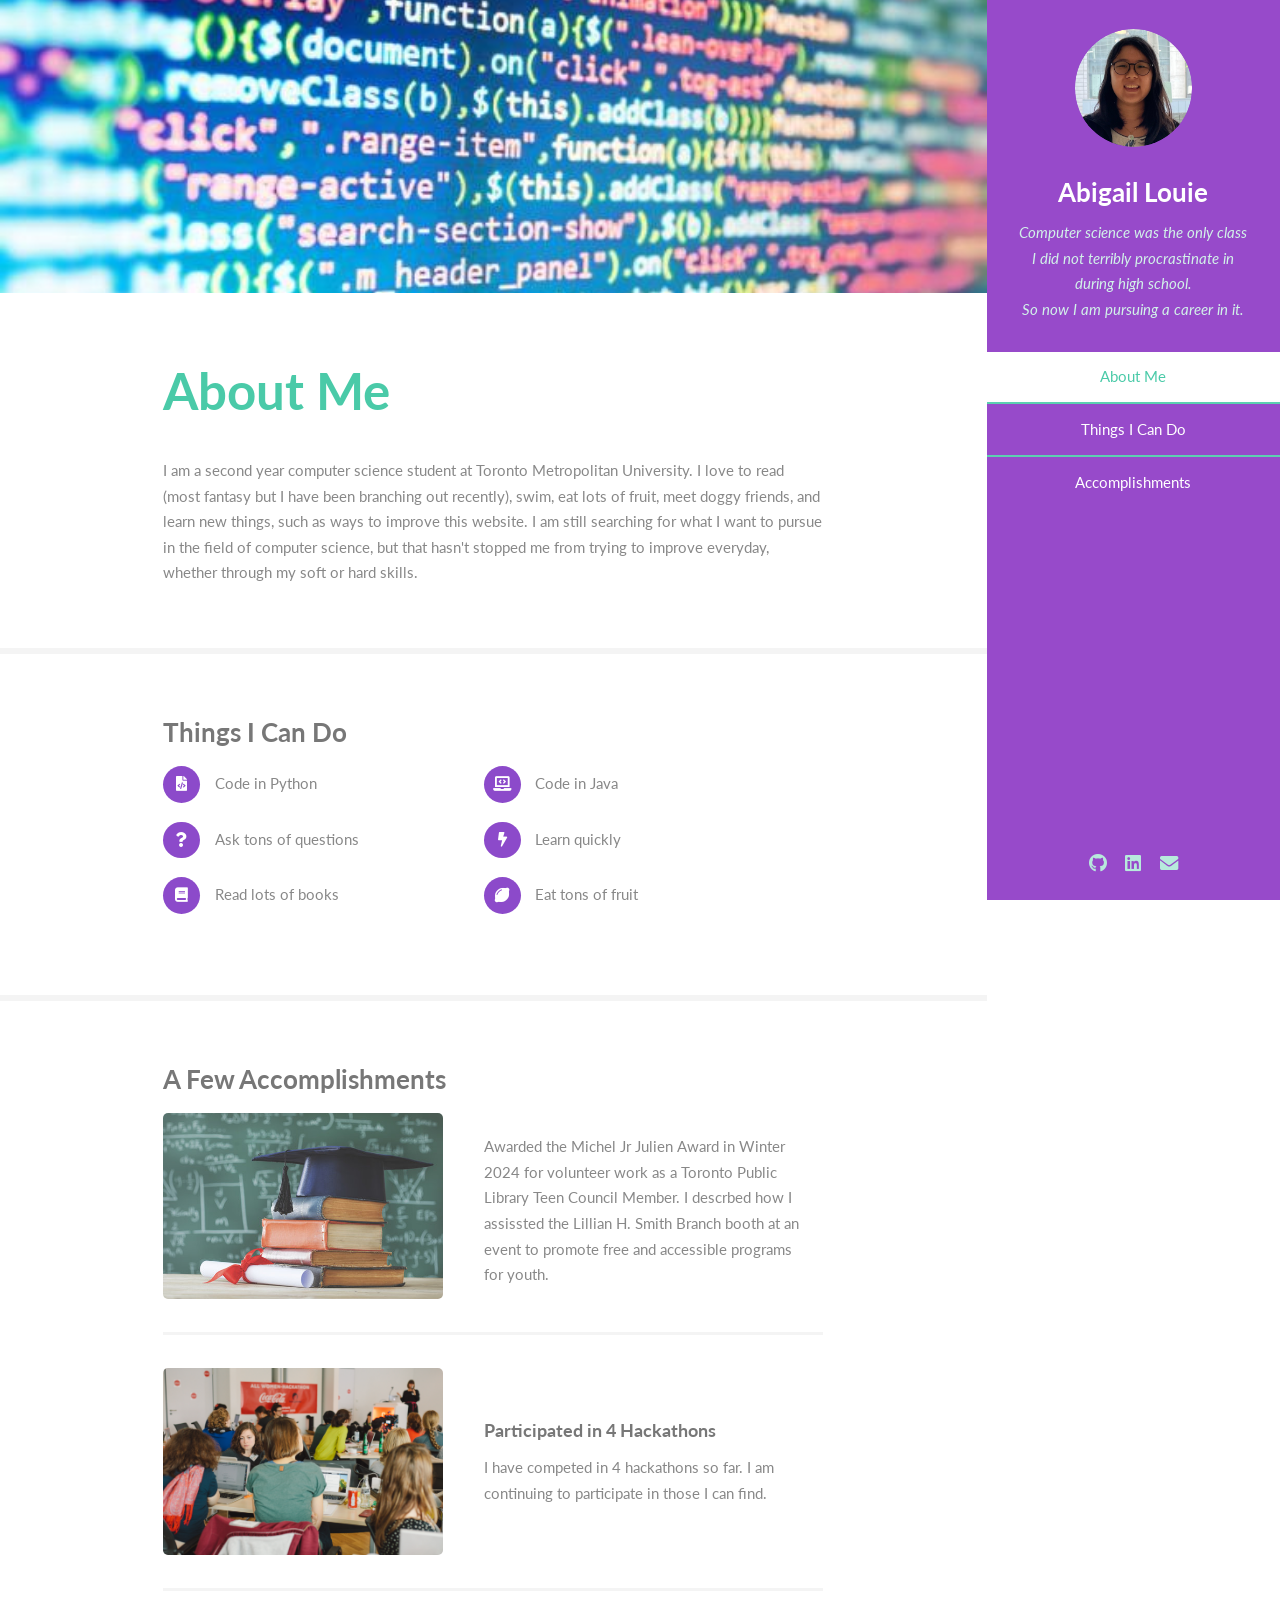
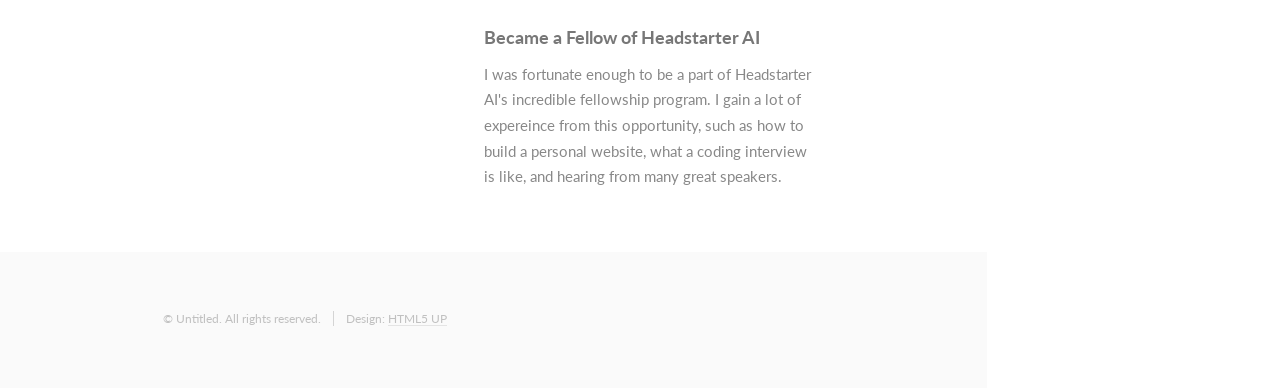
==== commit 565f8048: "Update index.html" ====
--- a/index.html
+++ b/index.html
@@ -9,7 +9,7 @@
 		<title>Abigail Louie</title>
 		<meta charset="utf-8" />
 		<meta name="viewport" content="width=device-width, initial-scale=1, user-scalable=no" />
-		<meta name="description" content="Abigail Louie's personal portfolio website">
+		<meta name="description" content="Abigail Louie's Personal Portfolio Website">
 		<link rel="stylesheet" href="assets/css/main.css" />
 	</head>
 	<body class="is-preload">
@@ -26,8 +26,8 @@
 					<ul>
 						<li><a href="#one" class="active">About Me</a></li>
 						<li><a href="#two">Things I Can Do</a></li>
-						<li><a href="#three">My Accomplishments</a></li>
-						<li><a href="https://www.canva.com/design/DAGLK3_Ebuk/tH5CW6WEt6pLnz5u1HbDyg/view?utm_content=DAGLK3_Ebuk&utm_campaign=designshare&utm_medium=link&utm_source=editor" target="_blank" rel="noopener noreferrer">Resume</a></li>
+						<li><a href="#three">Accomplishments</a></li>
+						<!-- <li><a href="https://www.canva.com/design/DAGLK3_Ebuk/tH5CW6WEt6pLnz5u1HbDyg/view?utm_content=DAGLK3_Ebuk&utm_campaign=designshare&utm_medium=link&utm_source=editor" target="_blank" rel="noopener noreferrer">Resume</a></li> -->
 					</ul>
 				</nav>
 				<footer>
@@ -53,12 +53,14 @@
 								<div class="container">
 									<header class="major">
 										<h2>About Me</h2>
-										<p>This is where you can learn more about me. 
-											<a href="http://html5up.net"></a>.</p>
+										<!-- <p>This is where you can learn more about me. 
+											<a href="http://html5up.net"></a>.</p> -->
 									</header>
-									<p>I am a second year computer science student at Toronto Metropolitan University. 
+									<p>
+										I am a second year computer science student at Toronto Metropolitan University. 
 										I love to read (most fantasy but I have been branching out recently), swim, eat lots of fruit, meet doggy friends, and learn new things, such as ways to improve this website.
-										I am still searching for what specficially I want to pursue in the future but that hasn't stopped me from trying to improve everyday, whether through my soft or hard skills.</p>
+										I am still searching for what I want to pursue in the field of computer science, but that hasn't stopped me from trying to improve everyday, whether through my soft or hard skills.
+									</p>
 									</div>
 							</section>
 
@@ -86,22 +88,30 @@
 											<a href="#" class="image"><img src="images/pic01.jpg" alt="" /></a>
 											<div class="inner">
 												<h4></h4>
-												<p>Awarded the Michel Jr Julien Award for volunteer work as a Toronto Public Library Teen Council Member. I descrbed how I assissted the Lillian H. Smith Branch booth at an event to promote free and accessible programs for youth.</p>
+												<p>
+													Awarded the Michel Jr Julien Award in Winter 2024 for volunteer work as a Toronto Public Library Teen Council Member. 
+													I descrbed how I assissted the Lillian H. Smith Branch booth at an event to promote free and accessible programs for youth.
+												</p>
 											</div>
 										</article>
 										<article>
 											<a href="#" class="image"><img src="images/pic02.jpg" alt="" /></a>
 											<div class="inner">
-												<h4>Participated in 3 Hackathons</h4>
-												<p>I have completed 3 hackathons so far. I have not won any yet however I am continuing to find and participate in ones I can find.</p>
+												<h4>Participated in 4 Hackathons</h4>
+												<p>
+													I have competed in 4 hackathons so far. 
+													I am continuing to participate in those I can find.
+												</p>
 											</div>
 										</article>
 										<article>
 											<a href="#" class="image"><img src="images/pic03.jpg" alt="" /></a>
 											<div class="inner">
 												<h4>Became a Fellow of Headstarter AI</h4>
-												<p>I was fortunate enough to get the chance to be a part of Headstarter AI's incredible fellowship program. 
-													I am learning a lot even in the first week, such as how to build my own personal website, expereincing what a coding interview is like, and getting the chance to hear some great speakers.</p>
+												<p>
+													I was fortunate enough to be a part of Headstarter AI's incredible fellowship program. 
+													I gain a lot of expereince from this opportunity, such as how to build a personal website, what a coding interview is like, and hearing from many great speakers.
+												</p>
 											</div>
 										</article>
 									</div>
